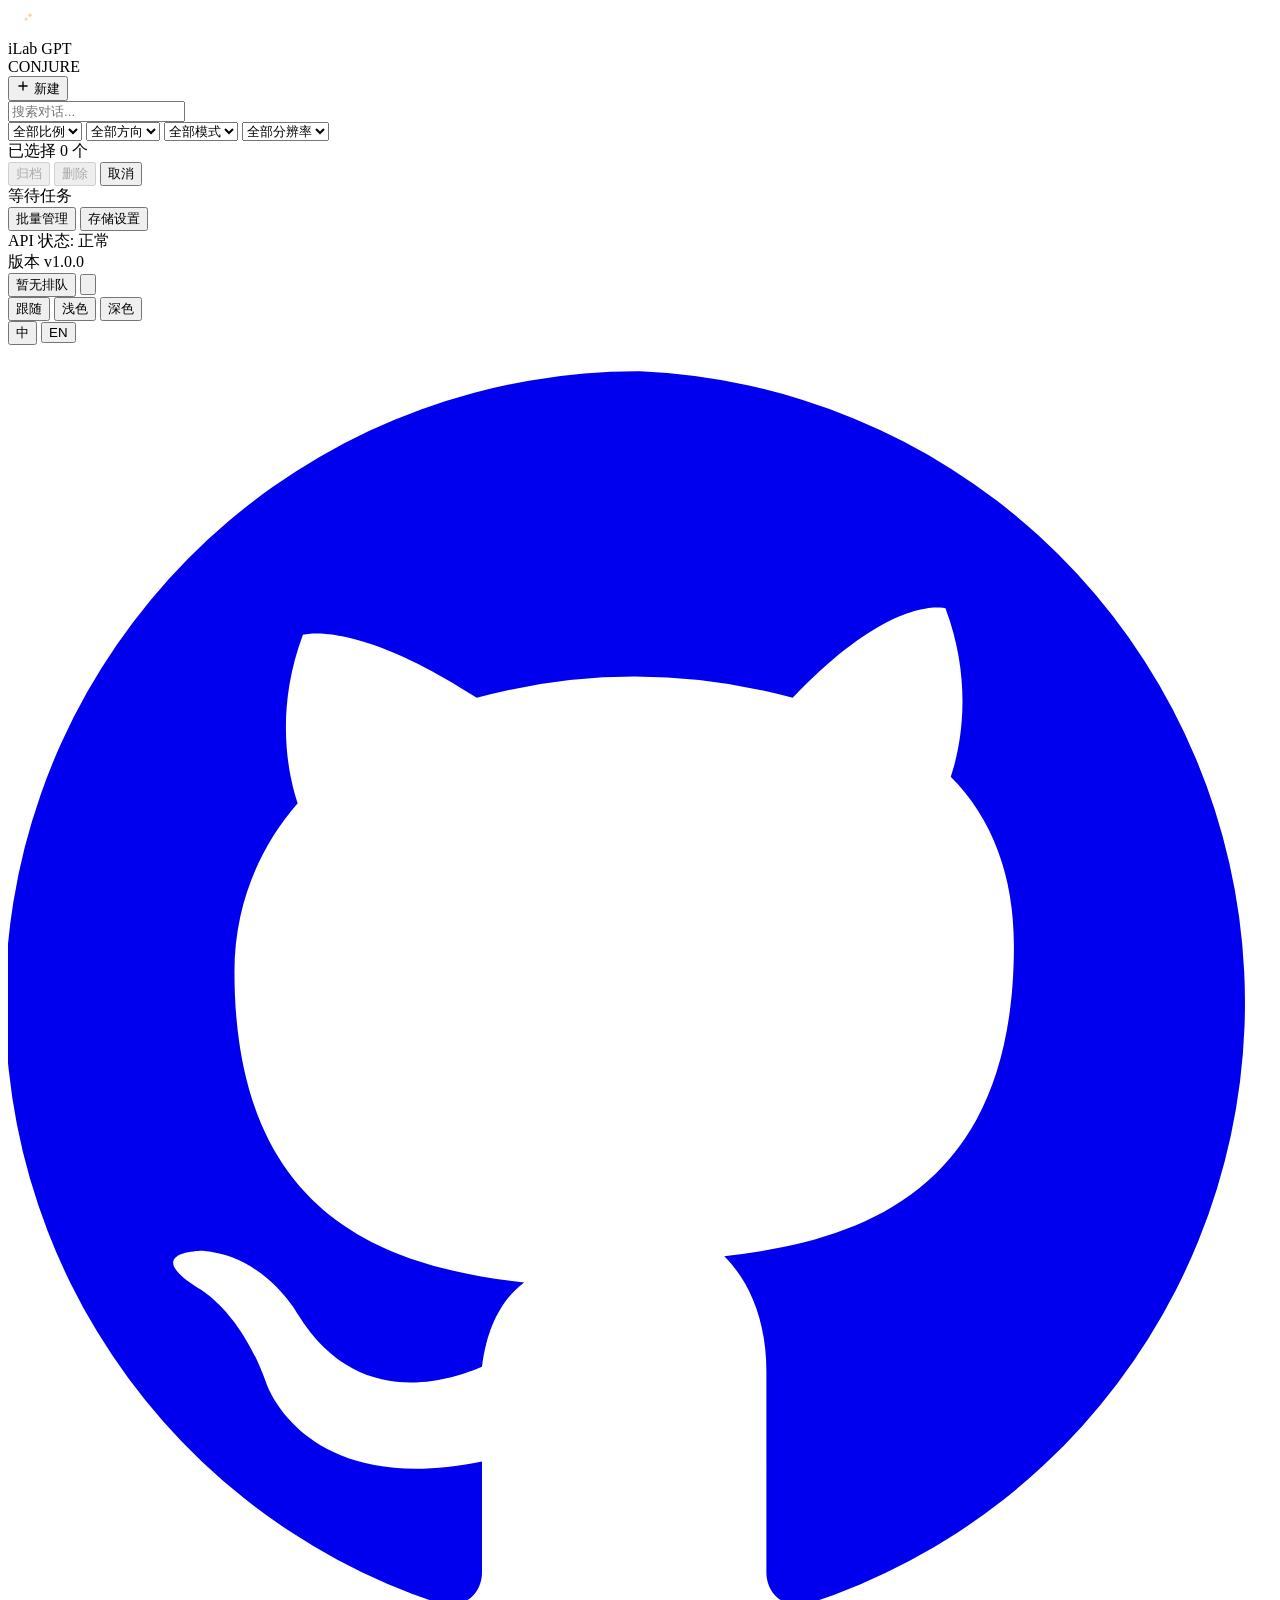
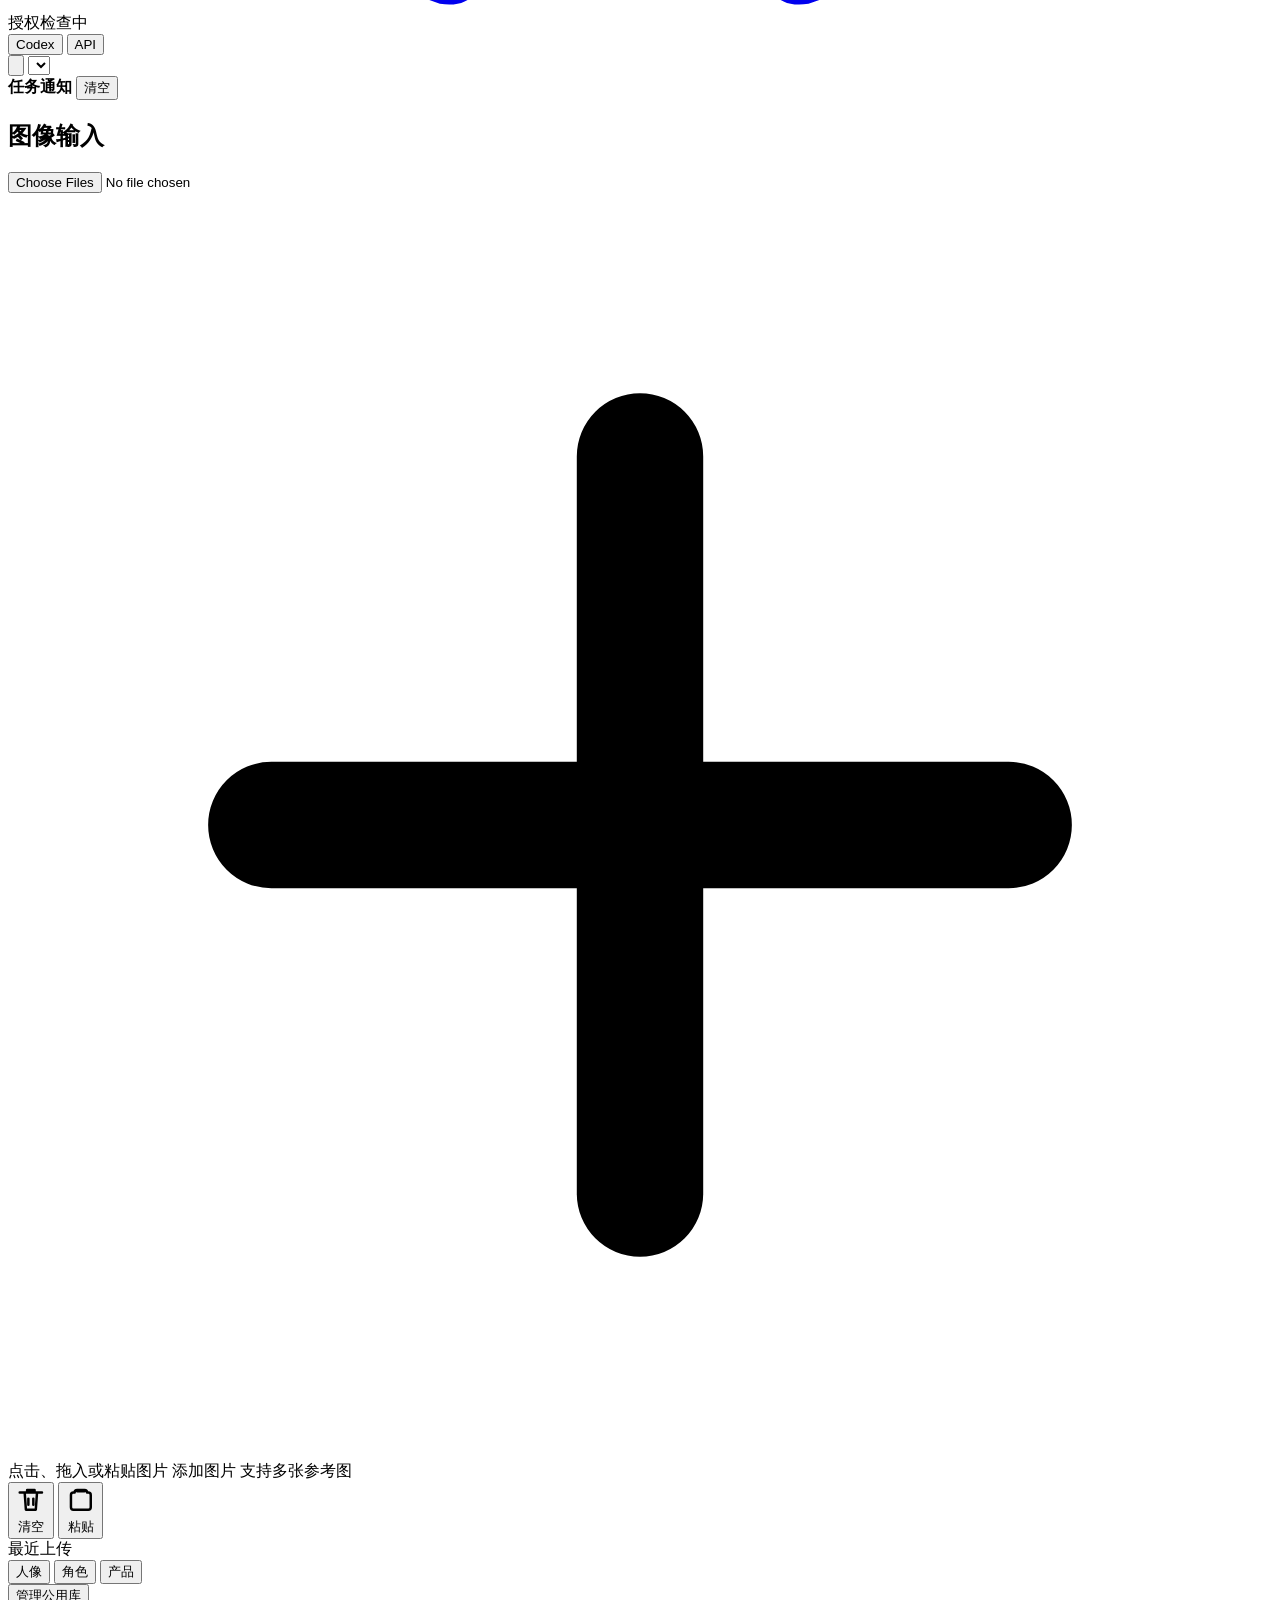
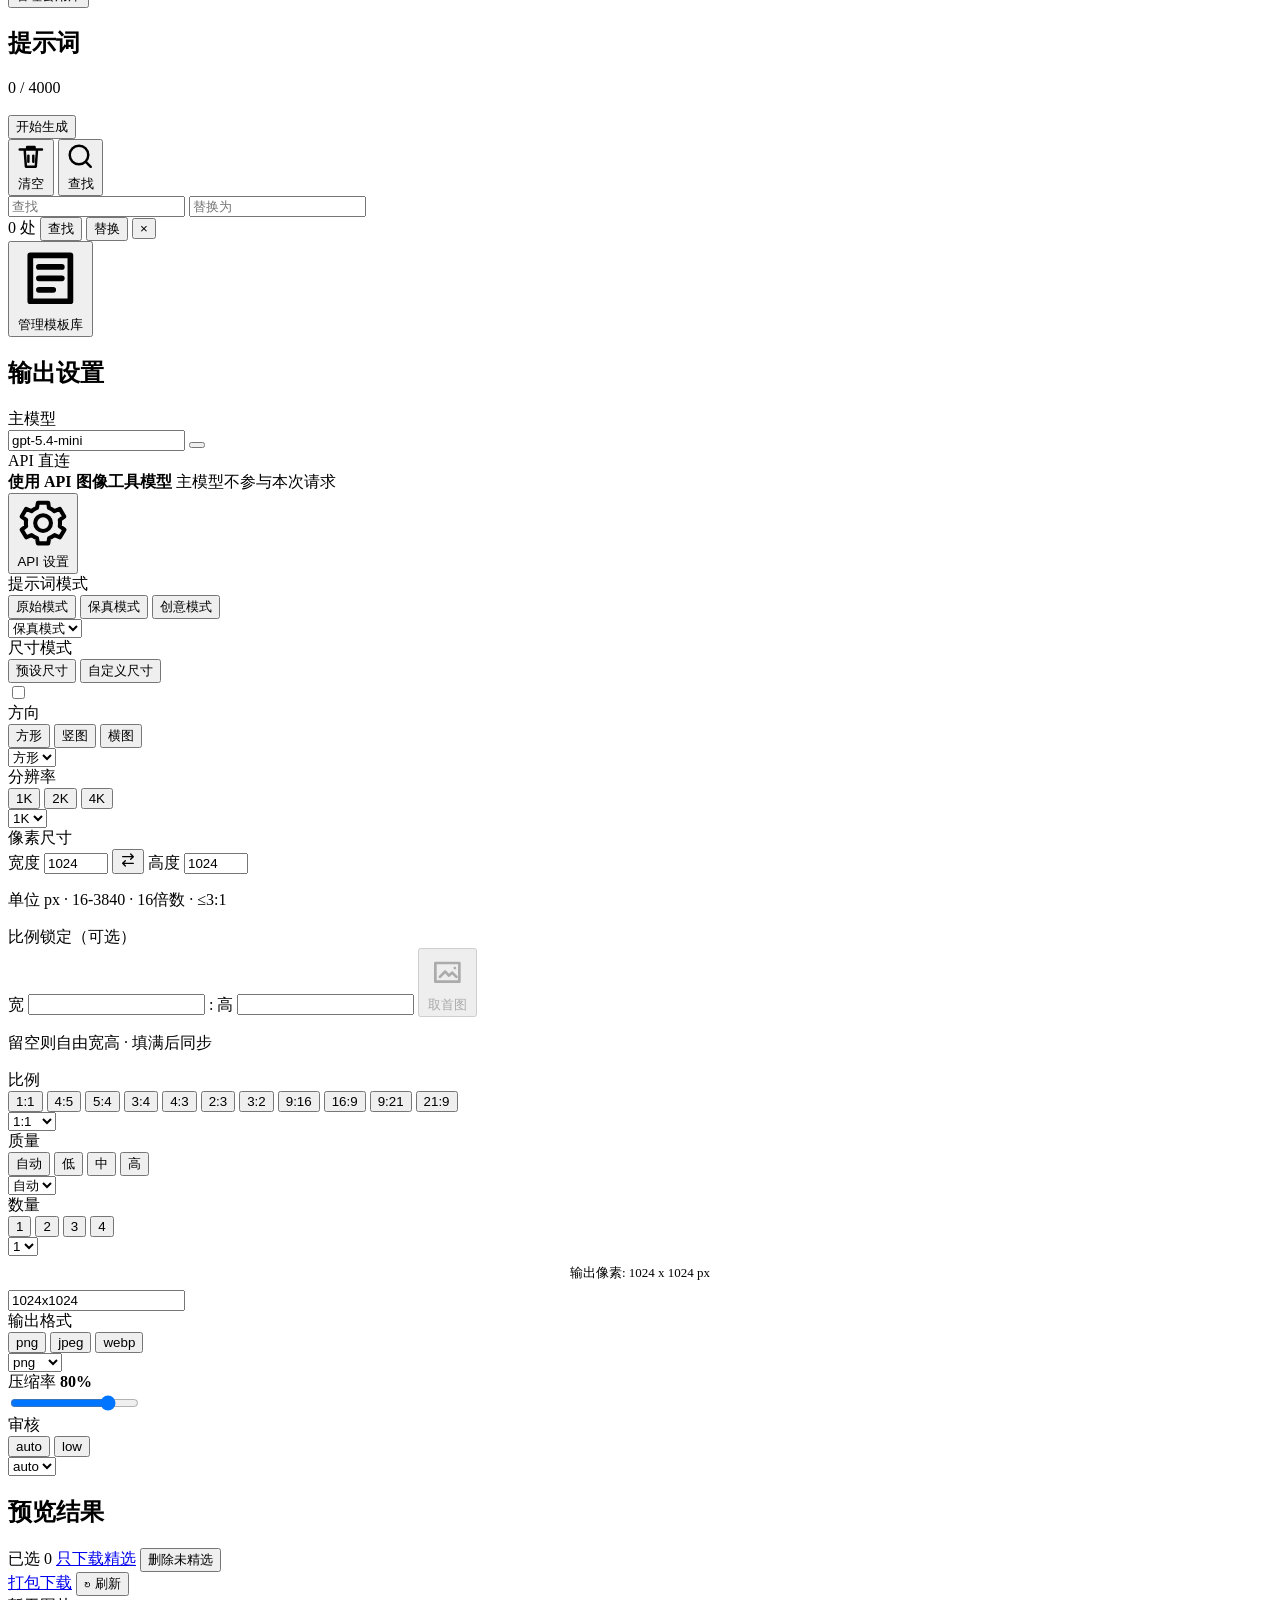
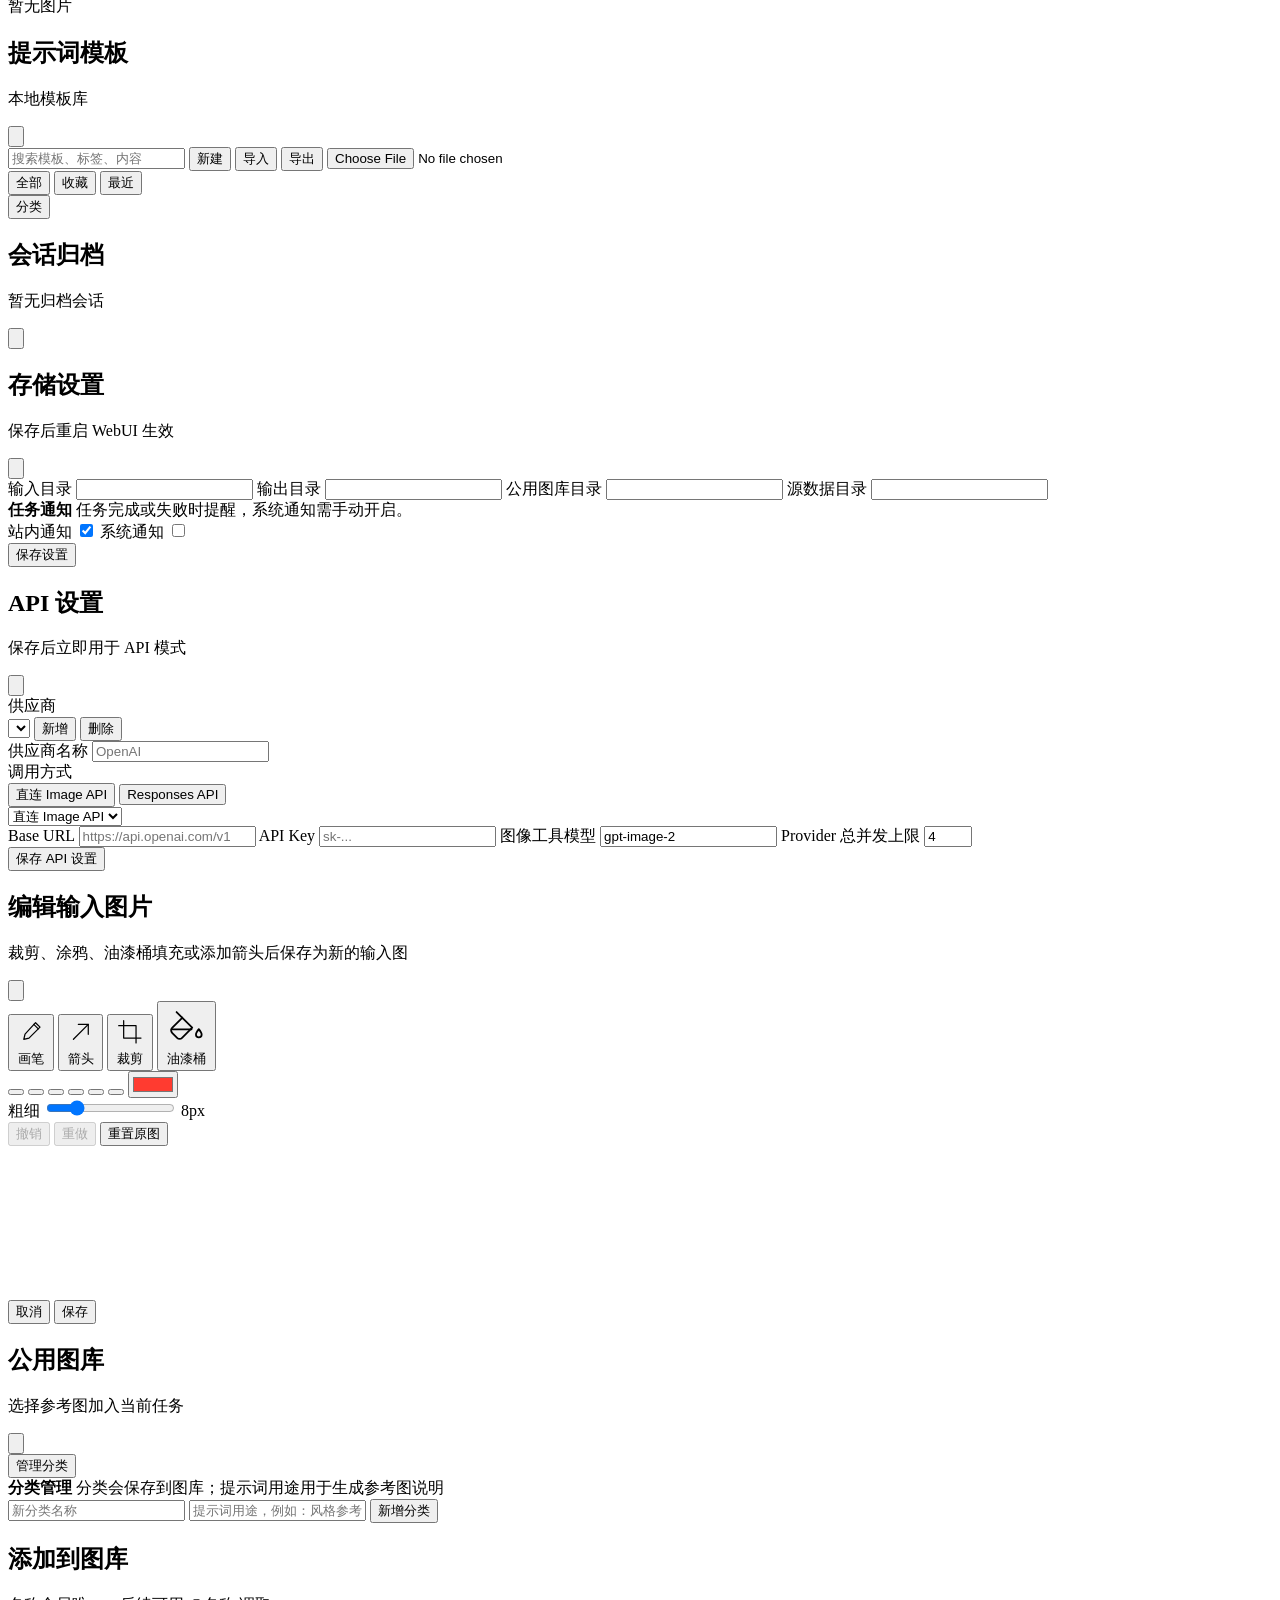
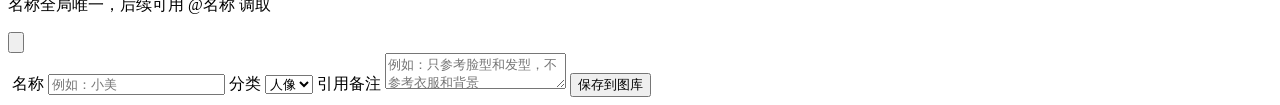
==== codex_image/webui/static/index.html @ 7bbbbb10 "Release v0.3.2 history polish" ====
<!doctype html>
<html lang="zh-CN">
  <head>
    <meta charset="utf-8" />
    <meta name="viewport" content="width=device-width, initial-scale=1" />
    <title>iLab GPT CONJURE</title>
    <link rel="icon" href="data:," />
    <script>
      (() => {
        const THEME_STORAGE_KEY = "codex-image-theme-preference";
        const valid = new Set(["system", "light", "dark"]);
        let preference = "system";
        try {
          const stored = localStorage.getItem(THEME_STORAGE_KEY);
          if (valid.has(stored)) preference = stored;
        } catch {
          preference = "system";
        }
        const systemDark = window.matchMedia?.("(prefers-color-scheme: dark)")?.matches;
        document.documentElement.dataset.theme = preference === "system" ? (systemDark ? "dark" : "light") : preference;
        document.documentElement.dataset.themePreference = preference;
      })();
    </script>
    <script>
      (() => {
        const LOCALE_STORAGE_KEY = "codex-image-locale-preference";
        const valid = new Set(["zh-CN", "en"]);
        let locale = "zh-CN";
        try {
          const stored = localStorage.getItem(LOCALE_STORAGE_KEY);
          if (valid.has(stored)) locale = stored;
        } catch {
          locale = "zh-CN";
        }
        document.documentElement.lang = locale;
        document.documentElement.dataset.locale = locale;
      })();
    </script>
    <link rel="stylesheet" href="/static/styles.css?v=runtime-287" />
  </head>
  <body>
    <div class="layout-container">
      <!-- Left Sidebar -->
      <aside id="sidebar" class="sidebar">
        <div class="sidebar-header">
          <div class="brand" aria-label="iLab GPT CONJURE">
            <div class="brand-lockup">
              <div class="brand-mark" aria-hidden="true">
                <svg width="28" height="28" viewBox="0 0 32 32" fill="none" xmlns="http://www.w3.org/2000/svg">
                  <rect x="7.2" y="8.2" width="17.6" height="15.6" rx="3.4" stroke="rgba(255,255,255,.9)" stroke-width="2"/>
                  <path d="M10.2 20.4l4.6-4.4 3.1 3 2.2-2.1 3.7 3.5" stroke="rgba(255,255,255,.84)" stroke-width="1.8" stroke-linecap="round" stroke-linejoin="round"/>
                  <circle cx="20.7" cy="12.7" r="1.75" fill="#f7d59d"/>
                  <path d="M25.1 6.8v3.2M23.5 8.4h3.2" stroke="#f7d59d" stroke-width="1.7" stroke-linecap="round"/>
                </svg>
              </div>
              <div class="brand-title">
                <div class="brand-name">iLab GPT</div>
                <div class="brand-subtitle">CONJURE</div>
              </div>
            </div>
            <div class="brand-actions">
              <button id="newTaskButton" class="primary-button brand-new-button" type="button" aria-label="新建对话" data-i18n-attr="aria-label:app.newTaskAria">
                <svg class="brand-new-icon" width="14" height="14" viewBox="0 0 24 24" fill="none" aria-hidden="true" focusable="false" xmlns="http://www.w3.org/2000/svg">
                  <path d="M12 5v14M5 12h14" stroke="currentColor" stroke-width="2.3" stroke-linecap="round"/>
                </svg>
                <span data-i18n="app.newTask">新建</span>
              </button>
            </div>
          </div>
          <div class="sidebar-search">
            <input id="taskSearch" type="search" placeholder="搜索对话..." data-i18n-attr="placeholder:sidebar.searchPlaceholder" />
          </div>
          <div class="sidebar-filter-panel" aria-label="任务筛选" data-i18n-attr="aria-label:sidebar.filters">
            <div class="sidebar-filter-grid">
              <select id="taskRatioFilter" class="task-filter-select" aria-label="按比例筛选">
                <option value="" data-i18n="sidebar.allRatios">全部比例</option>
                <option value="1:1">1:1</option>
                <option value="4:5">4:5</option>
                <option value="5:4">5:4</option>
                <option value="3:4">3:4</option>
                <option value="4:3">4:3</option>
                <option value="2:3">2:3</option>
                <option value="3:2">3:2</option>
                <option value="9:16">9:16</option>
                <option value="16:9">16:9</option>
                <option value="9:21">9:21</option>
                <option value="21:9">21:9</option>
              </select>
              <select id="taskOrientationFilter" class="task-filter-select" aria-label="按方向筛选">
                <option value="" data-i18n="sidebar.allOrientations">全部方向</option>
                <option value="square" data-i18n="output.square">方形</option>
                <option value="portrait" data-i18n="output.portrait">竖图</option>
                <option value="landscape" data-i18n="output.landscape">横图</option>
              </select>
              <select id="taskPromptFidelityFilter" class="task-filter-select" aria-label="按提示词模式筛选">
                <option value="" data-i18n="sidebar.allModes">全部模式</option>
                <option value="original" data-i18n="output.modeOriginal">原始模式</option>
                <option value="strict" data-i18n="output.modeStrict">保真模式</option>
                <option value="off" data-i18n="output.modeCreative">创意模式</option>
              </select>
              <select id="taskResolutionFilter" class="task-filter-select" aria-label="按分辨率筛选">
                <option value="" data-i18n="sidebar.allResolutions">全部分辨率</option>
                <option value="standard">1K</option>
                <option value="2k">2K</option>
                <option value="4k">4K</option>
              </select>
            </div>
          </div>
        </div>

        <div class="task-history-shell">
          <div
            id="taskActiveList"
            class="task-active-list hidden"
            aria-label="进行中任务"
            data-i18n-attr="aria-label:sidebar.activeTasks"
          ></div>
          <div
            id="taskHistoryTopAnchors"
            class="task-history-anchor-rail task-history-anchor-rail-top hidden"
            aria-label="顶部时间导航"
            data-i18n-attr="aria-label:sidebar.topAnchors"
          ></div>
          <div class="sidebar-content">
            <div id="taskList" class="task-list"></div>
          </div>
          <div
            id="taskHistoryBottomAnchors"
            class="task-history-anchor-rail task-history-anchor-rail-bottom hidden"
            aria-label="底部时间导航"
            data-i18n-attr="aria-label:sidebar.bottomAnchors"
          ></div>
          <div id="taskHistoryLibrarySlot" class="task-history-library-slot hidden"></div>
        </div>

        <div class="sidebar-footer">
          <div id="batchToolbar" class="batch-toolbar hidden" aria-live="polite">
            <div id="batchSelectedCount" class="batch-selected-count" data-i18n="batch.selected">已选择 0 个</div>
            <div class="batch-toolbar-actions">
              <button id="batchArchiveButton" class="ghost-button text-sm" type="button" disabled data-i18n="action.archive">归档</button>
              <button id="batchDeleteButton" class="ghost-button text-sm danger-button" type="button" disabled data-i18n="action.delete">删除</button>
              <button id="batchCancelButton" class="ghost-button text-sm" type="button" data-i18n="action.cancel">取消</button>
            </div>
          </div>
          <div id="statusText" class="status-text" aria-live="polite" data-i18n="status.waiting">等待任务</div>
          <div class="footer-actions">
            <button id="batchManageButton" class="ghost-button icon-button" type="button" data-i18n="footer.batch">批量管理</button>
            <button id="settingsButton" class="ghost-button icon-button" type="button" data-i18n="footer.storage">存储设置</button>
          </div>
          <div class="api-status-bar">
            <div id="apiStatus" class="status-dot"></div>
            <span data-i18n="footer.apiStatus">API 状态: 正常</span>
          </div>
          <div class="version-info" data-i18n="footer.version">版本 v1.0.0</div>
        </div>
        <div
          id="sidebarResizeHandle"
          class="sidebar-resize-handle"
          role="separator"
          aria-orientation="vertical"
          aria-label="调整侧栏宽度"
          data-i18n-attr="aria-label:sidebar.resize"
          tabindex="0"
        ></div>
      </aside>

      <!-- Main Area -->
      <div class="main-wrapper">
        <!-- Top Navigation -->
        <header class="top-nav">
          <div class="nav-actions">
            <button id="queueButton" class="queue-button queue-status-chip" type="button" aria-label="队列状态：暂无排队" title="跳转到进行中任务" data-i18n-attr="aria-label:queue.emptyAria;title:queue.jumpTitle">
              <span id="queueStatusText" data-i18n="queue.empty">暂无排队</span>
            </button>
            <button id="taskNotificationButton" class="queue-button task-notification-button" type="button" aria-controls="taskNotificationCenter" aria-expanded="false" aria-label="任务通知" title="任务通知" data-i18n-attr="aria-label:notifications.title;title:notifications.title">
              <svg class="task-notification-icon" viewBox="0 0 24 24" aria-hidden="true" focusable="false">
                <path d="M18 8a6 6 0 0 0-12 0c0 7-3 7-3 7h18s-3 0-3-7" fill="none" stroke="currentColor" stroke-width="2" stroke-linecap="round" stroke-linejoin="round"/>
                <path d="M10 19a2 2 0 0 0 4 0" fill="none" stroke="currentColor" stroke-width="2" stroke-linecap="round"/>
              </svg>
              <span id="taskNotificationBadge" class="task-notification-dot hidden" aria-hidden="true"></span>
            </button>
            <div id="themeSwitcher" class="theme-switcher" aria-label="主题模式" data-i18n-attr="aria-label:theme.label">
              <button class="theme-option" data-theme-option="system" type="button" aria-pressed="true" data-i18n="theme.system">跟随</button>
              <button class="theme-option" data-theme-option="light" type="button" aria-pressed="false" data-i18n="theme.light">浅色</button>
              <button class="theme-option" data-theme-option="dark" type="button" aria-pressed="false" data-i18n="theme.dark">深色</button>
            </div>
            <div id="languageSwitcher" class="language-switcher" aria-label="语言 / Language">
              <button class="language-option active" data-language-option="zh-CN" type="button" aria-pressed="true" data-i18n="language.zh">中</button>
              <button class="language-option" data-language-option="en" type="button" aria-pressed="false" data-i18n="language.en">EN</button>
            </div>
            <a id="githubLink" class="queue-button github-link" href="https://github.com/kadevin/ilab-gpt-conjure" target="_blank" rel="noreferrer" aria-label="GitHub" title="GitHub">
              <svg class="github-link-icon" viewBox="0 0 24 24" aria-hidden="true" focusable="false">
                <path fill="currentColor" d="M12 .5a12 12 0 0 0-3.8 23.4c.6.1.8-.3.8-.6v-2.1c-3.4.7-4.1-1.5-4.1-1.5-.5-1.4-1.3-1.8-1.3-1.8-1.1-.7.1-.7.1-.7 1.2.1 1.8 1.2 1.8 1.2 1.1 1.8 2.8 1.3 3.5 1 .1-.8.4-1.3.8-1.6-2.7-.3-5.5-1.3-5.5-5.9 0-1.3.5-2.4 1.2-3.2-.1-.3-.5-1.6.1-3.2 0 0 1-.3 3.3 1.2a11.3 11.3 0 0 1 6 0C16.8 4.7 17.8 5 17.8 5c.6 1.6.2 2.9.1 3.2.8.8 1.2 1.9 1.2 3.2 0 4.6-2.8 5.6-5.5 5.9.4.4.8 1.1.8 2.2v3.8c0 .3.2.7.8.6A12 12 0 0 0 12 .5Z"/>
              </svg>
            </a>
            <div class="auth-source-switcher" aria-label="授权来源" data-i18n-attr="aria-label:auth.label">
              <div id="authSourceDetail" class="auth-source-detail" data-i18n="auth.checking">授权检查中</div>
              <div id="authSourceGroup" class="auth-source-group">
                <button class="auth-source-button active" data-auth-source="codex" type="button">Codex</button>
                <button class="auth-source-button auth-source-api-button" data-auth-source="api" type="button">API</button>
              </div>
              <button id="apiSourceSettingsButton" class="auth-source-settings-button" type="button" aria-label="API 设置" title="API 设置" data-i18n-attr="aria-label:api.settings;title:api.settings">
                <svg class="auth-source-settings-icon" viewBox="0 0 24 24" aria-hidden="true" focusable="false">
                  <path d="M12 8.5a3.5 3.5 0 1 1 0 7 3.5 3.5 0 0 1 0-7Z" fill="none" stroke="currentColor" stroke-width="1.8"/>
                  <path d="M19.4 13.4a7.8 7.8 0 0 0 .1-1.4 7.8 7.8 0 0 0-.1-1.4l2-1.5-2-3.4-2.4 1a8 8 0 0 0-2.4-1.4L14.3 3h-4.6l-.4 2.3A8 8 0 0 0 6.9 6.7l-2.4-1-2 3.4 2 1.5a7.8 7.8 0 0 0-.1 1.4 7.8 7.8 0 0 0 .1 1.4l-2 1.5 2 3.4 2.4-1a8 8 0 0 0 2.4 1.4l.4 2.3h4.6l.4-2.3a8 8 0 0 0 2.4-1.4l2.4 1 2-3.4-2.1-1.5Z" fill="none" stroke="currentColor" stroke-linejoin="round" stroke-width="1.8"/>
                </svg>
              </button>
              <select id="apiProviderQuick" class="api-provider-quick hidden" aria-label="API 供应商" data-i18n-attr="aria-label:api.provider"></select>
            </div>
          </div>
          <div id="taskNotificationCenter" class="task-notification-center hidden" role="dialog" aria-hidden="true" aria-label="任务通知" data-i18n-attr="aria-label:notifications.title">
            <div class="task-notification-center-header">
              <strong data-i18n="notifications.title">任务通知</strong>
              <span id="taskNotificationUnreadSummary" class="task-notification-unread-summary hidden" aria-live="polite"></span>
              <button id="taskNotificationClearButton" class="ghost-button text-sm" type="button" data-i18n="action.clear">清空</button>
            </div>
            <div id="taskNotificationList" class="task-notification-list"></div>
          </div>
        </header>

        <!-- Dashboard Workspace -->
        <main class="dashboard">
          <div class="dashboard-col controls-col">
            <input id="model" type="hidden" value="gpt-image-2" />
            <!-- Image Input -->
            <section class="panel image-panel">
              <div class="panel-heading">
                <h2 data-i18n="imageInput.title">图像输入</h2>
              </div>

              <div class="image-input-workspace">
                <div class="image-input-left">
                  <div class="image-input-main">
                    <div class="image-uploader-grid">
                      <div id="imageStrip" class="image-strip">
                        <div id="imageThumbList" class="image-thumb-list"></div>
                        <div id="imageUploadSource" class="image-upload-source" tabindex="0" aria-label="点击、拖入或粘贴图片" data-i18n-attr="aria-label:imageInput.uploadAria">
                          <label class="upload-tile">
                            <input id="imageInput" type="file" accept="image/*" multiple />
                            <span class="icon" aria-hidden="true">
                              <svg viewBox="0 0 24 24" focusable="false">
                                <path d="M12 5v14M5 12h14" fill="none" stroke="currentColor" stroke-width="2.4" stroke-linecap="round"/>
                              </svg>
                            </span>
                            <span class="upload-title upload-title-full" data-i18n="imageInput.uploadFull">点击、拖入或粘贴图片</span>
                            <span class="upload-title upload-title-compact" data-i18n="imageInput.uploadCompact">添加图片</span>
                            <span class="upload-subtitle" data-i18n="imageInput.uploadSubtitle">支持多张参考图</span>
                          </label>
                        </div>
                      </div>
                      <div id="referenceCollector" class="reference-collector hidden" aria-live="polite"></div>
                    </div>
                  </div>
                  <div class="image-input-footer">
                    <div class="image-input-actions">
                      <button id="clearImagesButton" class="ghost-button icon-text-button text-sm quiet-danger-button" type="button">
                        <svg class="button-icon" viewBox="0 0 24 24" aria-hidden="true" focusable="false">
                          <path d="M3 6h18M9 6V4h6v2m-8 0 1 14h8l1-14M10 11v5M14 11v5" fill="none" stroke="currentColor" stroke-width="2" stroke-linecap="round" stroke-linejoin="round"/>
                        </svg>
                        <span data-i18n="action.clear">清空</span>
                      </button>
                      <button id="pasteClipboardButton" class="ghost-button icon-text-button text-sm" type="button">
                        <svg class="button-icon" viewBox="0 0 24 24" aria-hidden="true" focusable="false">
                          <path d="M9 5h6M9 4h6a2 2 0 0 1 2 2h1a2 2 0 0 1 2 2v10a2 2 0 0 1-2 2H6a2 2 0 0 1-2-2V8a2 2 0 0 1 2-2h1a2 2 0 0 1 2-2Z" fill="none" stroke="currentColor" stroke-width="2" stroke-linecap="round" stroke-linejoin="round"/>
                        </svg>
                        <span data-i18n="action.paste">粘贴</span>
                      </button>
                    </div>
                    <div id="recentAssetDock" class="recent-asset-dock hidden" aria-label="最近上传图片" data-i18n-attr="aria-label:imageInput.recent">
                      <div class="recent-asset-heading" data-i18n="imageInput.recent">最近上传</div>
                      <div id="recentAssetList" class="recent-asset-list"></div>
                    </div>
                  </div>
                </div>

                <div class="image-gallery-column">
                  <div id="quickGalleryDock" class="quick-gallery-dock" aria-label="快速选择公用图库" data-i18n-attr="aria-label:gallery.quick">
                    <div id="quickGalleryPreview" class="quick-gallery-preview"></div>
                    <div class="quick-gallery-picker">
                      <div id="quickGalleryList" class="quick-gallery-list" aria-label="当前分类图库" data-i18n-attr="aria-label:gallery.current"></div>
                      <div id="quickGalleryRail" class="quick-gallery-rail" aria-label="图库分类" data-i18n-attr="aria-label:gallery.categories">
                        <button class="quick-gallery-category active" data-quick-gallery-category="portrait" type="button" data-i18n="gallery.categoryPortrait">人像</button>
                        <button class="quick-gallery-category" data-quick-gallery-category="character" type="button" data-i18n="gallery.categoryCharacter">角色</button>
                        <button class="quick-gallery-category" data-quick-gallery-category="product" type="button" data-i18n="gallery.categoryProduct">产品</button>
                      </div>
                    </div>
                  </div>

                  <div id="galleryManagePanel" class="gallery-manage-panel">
                    <button id="galleryManageButton" class="ghost-button text-sm" type="button" aria-controls="galleryDrawer" aria-expanded="false" title="管理公用库" data-i18n="gallery.manage" data-i18n-attr="title:gallery.manage">管理公用库</button>
                  </div>
                </div>
              </div>
            </section>

            <!-- Prompt -->
            <section class="panel prompt-panel">
              <div class="panel-heading prompt-heading">
                <div class="prompt-heading-main">
                  <h2 data-i18n="prompt.title">提示词</h2>
                  <span id="charCount" class="prompt-count">0 / 4000</span>
                </div>
              </div>
              <div class="prompt-compose">
                <div class="prompt-editor-wrap">
                  <div
                    id="promptEditor"
                    class="prompt-box prompt-editor"
                    contenteditable="true"
                    role="textbox"
                    aria-multiline="true"
                    data-placeholder="描述你要生成或编辑的图片，输入 @ 可调用图库参考图，输入 # 可插入颜色码，输入 ~ 或 ～ 可调用提示词片段"
                    aria-label="提示词"
                    data-i18n-attr="aria-label:prompt.editorLabel;data-placeholder:prompt.placeholder"
                  ></div>
                  <input id="prompt" type="hidden" maxlength="4000" value="" />
                  <div id="mentionSuggest" class="mention-suggest hidden"></div>
                  <div id="colorSuggest" class="color-suggest hidden" aria-label="颜色码选择器"></div>
                </div>
                <div class="prompt-run-wrap">
                  <button id="runButton" class="run-button prompt-run-button" type="button" aria-keyshortcuts="Meta+Enter" title="开始生成（Cmd+Enter）" data-i18n="prompt.run" data-i18n-attr="title:prompt.runTitle">开始生成</button>
                </div>
              </div>
              <div class="prompt-template-row">
                <div class="prompt-template-recent-cell">
                  <div class="prompt-footer">
                    <button id="clearPromptButton" class="ghost-button icon-text-button text-sm quiet-danger-button" type="button">
                      <svg class="button-icon" viewBox="0 0 24 24" aria-hidden="true" focusable="false">
                        <path d="M3 6h18M9 6V4h6v2m-8 0 1 14h8l1-14M10 11v5M14 11v5" fill="none" stroke="currentColor" stroke-width="2" stroke-linecap="round" stroke-linejoin="round"/>
                      </svg>
                      <span data-i18n="action.clear">清空</span>
                    </button>
                    <button id="promptFindButton" class="ghost-button icon-text-button text-sm prompt-find-button" type="button" aria-controls="promptFindPanel" aria-expanded="false">
                      <svg class="button-icon" viewBox="0 0 24 24" aria-hidden="true" focusable="false">
                        <path d="m20 20-4.2-4.2M10.5 18a7.5 7.5 0 1 1 0-15 7.5 7.5 0 0 1 0 15Z" fill="none" stroke="currentColor" stroke-width="2" stroke-linecap="round" stroke-linejoin="round"/>
                      </svg>
                      <span data-i18n="action.find">查找</span>
                    </button>
                    <div id="promptFindPanel" class="prompt-find-panel hidden" aria-label="查找替换提示词" data-i18n-attr="aria-label:prompt.findPanel">
                      <input id="promptFindInput" class="control prompt-find-input" type="text" placeholder="查找" autocomplete="off" spellcheck="false" aria-label="查找文本" data-i18n-attr="placeholder:action.find;aria-label:prompt.findText" />
                      <input id="promptReplaceInput" class="control prompt-find-input" type="text" placeholder="替换为" autocomplete="off" spellcheck="false" aria-label="替换为" data-i18n-attr="placeholder:prompt.replaceWith;aria-label:prompt.replaceWith" />
                      <div class="prompt-find-actions" role="group" aria-label="查找替换操作" data-i18n-attr="aria-label:prompt.findActions">
                        <span id="promptFindCount" class="prompt-find-count" data-i18n="prompt.countZero">0 处</span>
                        <button class="ghost-button text-sm prompt-find-action" type="button" data-prompt-find-action="count" data-i18n="action.find">查找</button>
                        <button class="ghost-button text-sm prompt-find-action" type="button" data-prompt-find-action="replace-all" data-i18n="action.replace">替换</button>
                        <button id="promptFindClose" class="ghost-button text-sm prompt-find-close" type="button" aria-label="关闭查找替换" title="关闭" data-i18n-attr="aria-label:prompt.closeFind;title:action.close">×</button>
                      </div>
                      <span id="promptFindStatus" class="prompt-find-status" aria-live="polite"></span>
                    </div>
                  </div>
                  <div id="promptTemplateRecentDock" class="prompt-template-recent-dock hidden" aria-label="最近使用模板" data-i18n-attr="aria-label:prompt.recentTemplates"></div>
                </div>
                <div class="prompt-template-entry">
                  <button id="promptTemplateButton" class="ghost-button text-sm icon-text-button prompt-template-button" type="button" aria-controls="promptTemplateDrawer" aria-expanded="false" title="管理模板库" data-i18n-attr="title:prompt.manageTemplates">
                    <svg class="button-icon" viewBox="0 0 24 24" aria-hidden="true" focusable="false">
                      <path d="M5 4h14v16H5zM8 8h8M8 12h8M8 16h5" fill="none" stroke="currentColor" stroke-width="2" stroke-linecap="round" stroke-linejoin="round"/>
                    </svg>
                    <span data-i18n="prompt.manageTemplates">管理模板库</span>
                  </button>
                </div>
              </div>
            </section>

            <!-- Output Settings -->
            <section class="panel output-panel">
              <h2 data-i18n="outputSettings.title">输出设置</h2>
              <div id="settingsGrid" class="settings-grid">
                <div id="modeSettingsSlot" class="mode-settings-slot full-width">
                  <div id="modeSpecificSettings" class="mode-specific-settings mode-transition">
                    <label id="mainModelField" class="field">
                      <span data-i18n="output.mainModel">主模型</span>
                      <div
                        id="mainModelCombobox"
                        class="model-combobox"
                        role="combobox"
                        aria-haspopup="listbox"
                        aria-expanded="false"
                        aria-owns="mainModelOptions"
                      >
                        <input
                          id="mainModel"
                          class="control model-combobox-input"
                          type="text"
                          value="gpt-5.4-mini"
                          autocomplete="off"
                          aria-autocomplete="list"
                          aria-controls="mainModelOptions"
                          aria-expanded="false"
                        />
                        <button id="mainModelToggle" class="model-combobox-toggle" type="button" aria-label="选择主模型" aria-controls="mainModelOptions" tabindex="-1" data-i18n-attr="aria-label:output.selectMainModel">
                          <span class="model-combobox-caret" aria-hidden="true"></span>
                        </button>
                        <div id="mainModelOptions" class="model-combobox-options hidden" role="listbox"></div>
                      </div>
                    </label>

                    <div id="apiDirectSettingsNotice" class="field api-direct-settings-notice mode-transition mode-collapsed hidden" role="note" aria-hidden="true">
                      <span data-i18n="output.apiDirect">API 直连</span>
                      <div class="api-direct-settings-control">
                        <div class="api-direct-settings-header">
                          <strong data-i18n="output.apiToolModel">使用 API 图像工具模型</strong>
                          <span data-i18n="output.mainModelUnused">主模型不参与本次请求</span>
                        </div>
                        <button id="apiDirectSettingsButton" class="ghost-button text-sm icon-text-button api-direct-settings-button" type="button">
                          <svg class="button-icon" viewBox="0 0 24 24" aria-hidden="true" focusable="false">
                            <path d="M12 8.5a3.5 3.5 0 1 1 0 7 3.5 3.5 0 0 1 0-7Z" fill="none" stroke="currentColor" stroke-width="1.8"/>
                            <path d="M19.4 13.4a7.8 7.8 0 0 0 .1-1.4 7.8 7.8 0 0 0-.1-1.4l2-1.5-2-3.4-2.4 1a8 8 0 0 0-2.4-1.4L14.3 3h-4.6l-.4 2.3A8 8 0 0 0 6.9 6.7l-2.4-1-2 3.4 2 1.5a7.8 7.8 0 0 0-.1 1.4 7.8 7.8 0 0 0 .1 1.4l-2 1.5 2 3.4 2.4-1a8 8 0 0 0 2.4 1.4l.4 2.3h4.6l.4-2.3a8 8 0 0 0 2.4-1.4l2.4 1 2-3.4-2.1-1.5Z" fill="none" stroke="currentColor" stroke-linejoin="round" stroke-width="1.8"/>
                          </svg>
                          <span data-i18n="api.settings">API 设置</span>
                        </button>
                      </div>
                    </div>

                    <div id="promptFidelityField" class="field">
                      <span data-i18n="output.promptMode">提示词模式</span>
                      <div class="radio-group" id="promptFidelityGroup">
                        <button class="radio-btn" data-val="original" type="button" data-i18n="output.modeOriginal">原始模式</button>
                        <button class="radio-btn active" data-val="strict" type="button" data-i18n="output.modeStrict">保真模式</button>
                        <button class="radio-btn" data-val="off" type="button" data-i18n="output.modeCreative">创意模式</button>
                      </div>
                      <select id="promptFidelity" class="hidden">
                        <option value="original" data-i18n="output.modeOriginal">原始模式</option>
                        <option value="strict" selected data-i18n="output.modeStrict">保真模式</option>
                        <option value="off" data-i18n="output.modeCreative">创意模式</option>
                      </select>
                    </div>
                  </div>
                </div>

                <div class="field-group full-width custom-size-control">
                  <span class="field-label mb-0" data-i18n="output.sizeMode">尺寸模式</span>
                  <div id="sizeModeGroup" class="radio-group size-mode-group" role="group" aria-label="尺寸模式" data-i18n-attr="aria-label:output.sizeMode">
                    <button class="radio-btn active" data-custom-size-mode="preset" type="button" data-i18n="output.sizePreset">预设尺寸</button>
                    <button class="radio-btn" data-custom-size-mode="custom" type="button" data-i18n="output.sizeCustom">自定义尺寸</button>
                  </div>
                  <input type="checkbox" id="customSizeToggle" class="hidden" aria-hidden="true" />
                </div>

                <div class="field orientation-field">
                  <span data-i18n="output.orientation">方向</span>
                  <div class="radio-group" id="orientationGroup">
                    <button class="radio-btn active" data-val="square" type="button" data-i18n="output.square">方形</button>
                    <button class="radio-btn" data-val="portrait" type="button" data-i18n="output.portrait">竖图</button>
                    <button class="radio-btn" data-val="landscape" type="button" data-i18n="output.landscape">横图</button>
                  </div>
                  <select id="orientation" class="hidden">
                    <option value="square" selected data-i18n="output.square">方形</option>
                    <option value="portrait" data-i18n="output.portrait">竖图</option>
                    <option value="landscape" data-i18n="output.landscape">横图</option>
                  </select>
                </div>

                <div class="field resolution-field">
                  <span data-i18n="output.resolution">分辨率</span>
                  <div class="radio-group" id="resolutionGroup">
                    <button class="radio-btn active" data-val="standard" type="button">1K</button>
                    <button class="radio-btn" data-val="2k" type="button">2K</button>
                    <button class="radio-btn" data-val="4k" type="button">4K</button>
                  </div>
                  <select id="resolution" class="hidden">
                    <option value="standard" selected>1K</option>
                    <option value="2k">2K</option>
                    <option value="4k">4K</option>
                  </select>
                </div>

                <div id="customSize" class="custom-size hidden" aria-hidden="true">
                  <div class="custom-size-main">
                    <div class="custom-size-header">
                      <span data-i18n="output.pixelSize">像素尺寸</span>
                    </div>
                    <div class="custom-measure-row custom-size-row">
                      <label class="custom-measure-label" for="customWidth" data-i18n="output.width">宽度</label>
                      <input id="customWidth" class="control custom-size-input" type="number" min="16" max="3840" step="16" value="1024" aria-label="宽度" data-i18n-attr="aria-label:output.width" />
                      <button id="swapCustomSizeButton" class="custom-size-icon-button custom-size-swap" type="button" aria-label="交换宽高" title="交换宽高" data-i18n-attr="aria-label:output.swapSize;title:output.swapSize">
                        <svg width="16" height="16" viewBox="0 0 24 24" aria-hidden="true" focusable="false">
                          <path d="M16 3l4 4-4 4M20 7H4M8 21l-4-4 4-4M4 17h16" fill="none" stroke="currentColor" stroke-width="2" stroke-linecap="round" stroke-linejoin="round"/>
                        </svg>
                      </button>
                      <label class="custom-measure-label" for="customHeight" data-i18n="output.height">高度</label>
                      <input id="customHeight" class="control custom-size-input" type="number" min="16" max="3840" step="16" value="1024" aria-label="高度" data-i18n-attr="aria-label:output.height" />
                    </div>
                    <p id="customSizeHint" class="custom-size-hint" data-i18n="output.customSizeHint">单位 px · 16-3840 · 16倍数 · ≤3:1</p>
                  </div>
                  <div class="field custom-ratio-field">
                    <div class="custom-ratio-header">
                      <span data-i18n="output.ratioLock">比例锁定（可选）</span>
                    </div>
                    <div class="custom-measure-row custom-ratio-control" aria-label="自定义宽高比" data-i18n-attr="aria-label:output.customRatio">
                      <label class="custom-measure-label" for="customRatioWidth" data-i18n="output.ratioWidth">宽</label>
                      <input
                        id="customRatioWidth"
                        class="control custom-ratio-digit"
                        type="text"
                        inputmode="numeric"
                        maxlength="1"
                        pattern="[1-9]"
                        autocomplete="off"
                        aria-label="自定义宽高比宽度"
                        data-i18n-attr="aria-label:output.ratioWidth"
                      />
                      <span class="custom-ratio-separator" aria-hidden="true">:</span>
                      <label class="custom-measure-label" for="customRatioHeight" data-i18n="output.ratioHeight">高</label>
                      <input
                        id="customRatioHeight"
                        class="control custom-ratio-digit"
                        type="text"
                        inputmode="numeric"
                        maxlength="1"
                        pattern="[1-9]"
                        autocomplete="off"
                        aria-label="自定义宽高比高度"
                        data-i18n-attr="aria-label:output.ratioHeight"
                      />
                      <button id="customRatioFromImageButton" class="ghost-button custom-ratio-image-button" type="button" disabled aria-label="获取第一张参考图宽高比" title="获取第一张参考图宽高比" data-i18n-attr="aria-label:output.firstImageRatio;title:output.firstImageRatio">
                        <svg class="button-icon" viewBox="0 0 16 16" aria-hidden="true" focusable="false">
                          <path d="M3.5 4.5h9v7h-9zM5.2 9.7l2-2 1.4 1.5 1.2-1.1 1.6 1.6" fill="none" stroke="currentColor" stroke-linecap="round" stroke-linejoin="round"/>
                          <path d="M10.8 6.4h.01" fill="none" stroke="currentColor" stroke-linecap="round"/>
                        </svg>
                        <span data-i18n="output.useFirstImage">取首图</span>
                      </button>
                    </div>
                    <p id="customRatioHint" class="custom-ratio-hint" data-i18n="output.ratioHint">留空则自由宽高 · 填满后同步</p>
                  </div>
                </div>

                <div class="field full-width ratio-field">
                  <span data-i18n="output.ratio">比例</span>
                  <div class="radio-group ratio-group" id="ratioGroup">
                    <button class="radio-btn active" data-val="1:1" type="button">1:1</button>
                    <button class="radio-btn" data-val="4:5" type="button">4:5</button>
                    <button class="radio-btn" data-val="5:4" type="button">5:4</button>
                    <button class="radio-btn" data-val="3:4" type="button">3:4</button>
                    <button class="radio-btn" data-val="4:3" type="button">4:3</button>
                    <button class="radio-btn" data-val="2:3" type="button">2:3</button>
                    <button class="radio-btn" data-val="3:2" type="button">3:2</button>
                    <button class="radio-btn" data-val="9:16" type="button">9:16</button>
                    <button class="radio-btn" data-val="16:9" type="button">16:9</button>
                    <button class="radio-btn" data-val="9:21" type="button">9:21</button>
                    <button class="radio-btn" data-val="21:9" type="button">21:9</button>
                  </div>
                  <select id="ratio" class="hidden">
                    <option value="1:1" selected>1:1</option>
                    <option value="4:5">4:5</option>
                    <option value="5:4">5:4</option>
                    <option value="3:4">3:4</option>
                    <option value="4:3">4:3</option>
                    <option value="2:3">2:3</option>
                    <option value="3:2">3:2</option>
                    <option value="9:16">9:16</option>
                    <option value="16:9">16:9</option>
                    <option value="9:21">9:21</option>
                    <option value="21:9">21:9</option>
                  </select>
                </div>

                <div class="field-pair full-width quantity-quality-row">
                  <div class="field quality-field">
                    <span data-i18n="output.quality">质量</span>
                    <div class="radio-group">
                      <button class="radio-btn active" data-val="auto" type="button" data-i18n="output.qualityAuto">自动</button>
                      <button class="radio-btn" data-val="low" type="button" data-i18n="output.qualityLow">低</button>
                      <button class="radio-btn" data-val="medium" type="button" data-i18n="output.qualityMedium">中</button>
                      <button class="radio-btn" data-val="high" type="button" data-i18n="output.qualityHigh">高</button>
                    </div>
                    <select id="quality" class="hidden">
                      <option value="auto" data-i18n="output.qualityAuto">自动</option>
                      <option value="low" data-i18n="output.qualityLow">低</option>
                      <option value="medium" data-i18n="output.qualityMedium">中</option>
                      <option value="high" data-i18n="output.qualityHigh">高</option>
                    </select>
                  </div>

                  <div class="field quantity-field">
                    <span data-i18n="output.quantity">数量</span>
                    <div class="radio-group quantity-group" id="quantityGroup">
                      <button class="radio-btn active" data-val="1" type="button">1</button>
                      <button class="radio-btn" data-val="2" type="button">2</button>
                      <button class="radio-btn" data-val="3" type="button">3</button>
                      <button class="radio-btn" data-val="4" type="button">4</button>
                    </div>
                    <select id="nInput" class="hidden">
                      <option value="1" selected>1</option>
                      <option value="2">2</option>
                      <option value="3">3</option>
                      <option value="4">4</option>
                    </select>
                  </div>
                </div>

                <div id="pixelPreview" class="full-width" style="text-align: center; font-size: 13px; color: var(--primary); padding: 8px; background: var(--primary-light); border-radius: 6px;">
                  <span data-i18n="output.pixelPreview">输出像素: 1024 x 1024 px</span>
                </div>

                <input type="text" id="size" class="hidden" value="1024x1024" />

                <div id="outputFormatField" class="field output-format-field">
                  <span data-i18n="output.format">输出格式</span>
                  <div id="outputFormatGroup" class="radio-group">
                    <button class="radio-btn active" data-val="png">png</button>
                    <button class="radio-btn" data-val="jpeg">jpeg</button>
                    <button class="radio-btn" data-val="webp">webp</button>
                  </div>
                  <select id="outputFormat" class="hidden">
                    <option value="png">png</option>
                    <option value="jpeg">jpeg</option>
                    <option value="webp">webp</option>
                  </select>
                  <div id="compressionPopover" class="compression-popover hidden" role="dialog" aria-hidden="true" aria-label="压缩率设置" data-i18n-attr="aria-label:output.compression">
                    <label id="compressionField" class="range-control compression-range">
                      <div class="slider-header">
                        <span data-i18n="output.compression">压缩率</span>
                        <span class="range-value"><b id="compressionValue">80%</b></span>
                      </div>
                      <input id="compression" class="slider" type="range" min="0" max="100" value="80" />
                    </label>
                  </div>
                </div>

                <div class="field moderation-field">
                  <span data-i18n="output.moderation">审核</span>
                  <div class="radio-group">
                    <button class="radio-btn active" data-val="auto">auto</button>
                    <button class="radio-btn" data-val="low">low</button>
                  </div>
                  <select id="moderation" class="hidden">
                    <option value="auto">auto</option>
                    <option value="low">low</option>
                  </select>
                </div>
              </div>
            </section>
          </div>

          <div class="dashboard-col preview-col">
            <!-- Preview Panel -->
            <section class="panel preview-panel">
              <div class="panel-heading preview-heading">
                <h2 data-i18n="preview.title">预览结果</h2>
                <div class="preview-heading-actions">
                  <div class="preview-selection-actions hidden" id="previewSelectionActions" aria-live="polite">
                    <span id="previewSelectionCount" class="preview-selection-count" data-i18n="preview.selectedZero">已选 0</span>
                    <a id="downloadSelectedButton" class="ghost-button text-sm hidden" href="#" download data-i18n="preview.downloadSelected">只下载精选</a>
                    <button id="deleteUnselectedOutputsButton" class="ghost-button text-sm danger-action hidden" type="button" data-i18n="preview.deleteUnselected">删除未精选</button>
                  </div>
                  <a id="downloadAllButton" class="ghost-button text-sm hidden" href="#" download data-i18n="preview.downloadAll">打包下载</a>
                  <button id="refreshButton" class="ghost-button icon-button" type="button" data-i18n="action.refresh">↻ 刷新</button>
                </div>
              </div>
              <div id="previewGrid" class="preview-grid">
                <div class="empty-preview" data-i18n="preview.empty">暂无图片</div>
              </div>
            </section>
          </div>
        </main>
      </div>
    </div>

    <div id="promptTemplateDrawer" class="resource-sheet prompt-template-drawer" aria-hidden="true">
      <div class="resource-sheet-header prompt-template-drawer-header">
        <div>
          <h2 data-i18n="templates.title">提示词模板</h2>
          <p id="promptTemplateSummary" class="prompt-template-summary" data-i18n="templates.summary">本地模板库</p>
        </div>
        <button id="promptTemplateDrawerClose" class="ghost-button drawer-close-button" type="button" aria-label="关闭提示词模板面板" title="关闭" data-i18n-attr="aria-label:close.promptTemplates;title:action.close">
          <svg class="drawer-close-icon" viewBox="0 0 24 24" aria-hidden="true" focusable="false">
            <path d="M7 7L17 17M17 7L7 17" />
          </svg>
        </button>
      </div>
      <div class="prompt-template-toolbar">
        <input id="promptTemplateSearch" class="control" type="text" name="prompt-template-search" inputmode="search" autocomplete="new-password" autocapitalize="off" spellcheck="false" placeholder="搜索模板、标签、内容" aria-label="搜索提示词模板" readonly data-i18n-attr="placeholder:templates.search;aria-label:templates.search" />
        <button id="promptTemplateCreateButton" class="ghost-button text-sm" type="button" data-i18n="action.new">新建</button>
        <button id="promptTemplateImportButton" class="ghost-button text-sm" type="button" data-i18n="action.import">导入</button>
        <button id="promptTemplateExportButton" class="ghost-button text-sm" type="button" data-i18n="action.export">导出</button>
        <input id="promptTemplateImportInput" class="hidden" type="file" accept=".json,.md,.markdown,application/json,text/markdown,text/plain" />
      </div>
      <div class="prompt-template-filter-row" role="group" aria-label="模板筛选" data-i18n-attr="aria-label:templates.filter">
        <button class="prompt-template-filter active" data-prompt-template-filter="all" type="button" data-i18n="templates.all">全部</button>
        <button class="prompt-template-filter" data-prompt-template-filter="favorite" type="button" data-i18n="templates.favorite">收藏</button>
        <button class="prompt-template-filter" data-prompt-template-filter="recent" type="button" data-i18n="templates.recent">最近</button>
      </div>
      <div class="prompt-template-category-toolbar">
        <div id="promptTemplateCategoryList" class="prompt-template-category-row" role="group" aria-label="模板分类" data-i18n-attr="aria-label:templates.category"></div>
        <button id="promptTemplateCategoryManageButton" class="ghost-button text-sm" type="button" aria-expanded="false" data-i18n="templates.category">分类</button>
      </div>
      <div id="promptTemplateCategoryPanel" class="prompt-template-category-manage-panel hidden"></div>
      <div class="resource-sheet-body prompt-template-body">
        <div id="promptTemplateList" class="prompt-template-grid" aria-live="polite"></div>
        <div id="promptTemplateDetail" class="prompt-template-detail hidden"></div>
        <div id="promptTemplateForm" class="prompt-template-form-wrap hidden"></div>
      </div>
    </div>
    <div id="promptTemplateDrawerBackdrop" class="resource-sheet-backdrop prompt-template-drawer-backdrop hidden"></div>

    <div id="archiveModal" class="modal-overlay hidden" role="dialog" aria-modal="true" aria-hidden="true" aria-label="会话归档" data-i18n-attr="aria-label:archive.title">
      <div class="modal-panel archive-modal-panel">
        <div class="modal-heading">
          <div>
            <h2 data-i18n="archive.title">会话归档</h2>
            <p id="archiveCount" data-i18n="archive.empty">暂无归档会话</p>
          </div>
          <button id="archiveModalClose" class="ghost-button drawer-close-button" type="button" aria-label="关闭会话归档面板" title="关闭" data-i18n-attr="aria-label:close.archive;title:action.close">
            <svg class="drawer-close-icon" viewBox="0 0 24 24" aria-hidden="true" focusable="false">
              <path d="M7 7L17 17M17 7L7 17" />
            </svg>
          </button>
        </div>
        <div id="archiveList" class="archive-list"></div>
      </div>
    </div>

    <div id="settingsModal" class="modal-overlay hidden" role="dialog" aria-modal="true" aria-hidden="true" aria-label="存储设置" data-i18n-attr="aria-label:settings.title">
      <div class="modal-panel settings-modal-panel">
        <div class="modal-heading">
          <div>
            <h2 data-i18n="settings.title">存储设置</h2>
            <p id="settingsStatus" data-i18n="settings.status">保存后重启 WebUI 生效</p>
          </div>
          <button id="settingsModalClose" class="ghost-button drawer-close-button" type="button" aria-label="关闭存储设置面板" title="关闭" data-i18n-attr="aria-label:close.settings;title:action.close">
            <svg class="drawer-close-icon" viewBox="0 0 24 24" aria-hidden="true" focusable="false">
              <path d="M7 7L17 17M17 7L7 17" />
            </svg>
          </button>
        </div>
        <div class="settings-path-grid">
          <label class="field">
            <span data-i18n="settings.inputRoot">输入目录</span>
            <input id="settingsInputRoot" class="control" type="text" autocomplete="off" />
          </label>
          <label class="field">
            <span data-i18n="settings.outputRoot">输出目录</span>
            <input id="settingsOutputRoot" class="control" type="text" autocomplete="off" />
          </label>
          <label class="field">
            <span data-i18n="settings.galleryRoot">公用图库目录</span>
            <input id="settingsGalleryRoot" class="control" type="text" autocomplete="off" />
          </label>
          <label class="field">
            <span data-i18n="settings.sourceDataRoot">源数据目录</span>
            <input id="settingsSourceDataRoot" class="control" type="text" autocomplete="off" />
          </label>
        </div>
        <div class="notification-options-panel" aria-label="任务通知设置">
          <div class="notification-options-copy">
            <strong data-i18n="notifications.title">任务通知</strong>
            <span data-i18n="settings.notificationsCopy">任务完成或失败时提醒，系统通知需手动开启。</span>
          </div>
          <label class="notification-option-row">
            <span data-i18n="settings.inAppNotification">站内通知</span>
            <input id="taskNotificationInApp" type="checkbox" checked />
          </label>
          <label class="notification-option-row">
            <span data-i18n="settings.systemNotification">系统通知</span>
            <input id="taskNotificationSystem" type="checkbox" />
          </label>
        </div>
        <div class="settings-modal-actions">
          <button id="saveSettingsButton" class="run-button" type="button" data-i18n="settings.save">保存设置</button>
        </div>
      </div>
    </div>

    <div id="apiSettingsModal" class="modal-overlay hidden" role="dialog" aria-modal="true" aria-hidden="true" aria-label="API 设置" data-i18n-attr="aria-label:apiSettings.title">
      <div class="modal-panel api-settings-modal-panel">
        <div class="modal-heading">
          <div>
            <h2 data-i18n="apiSettings.title">API 设置</h2>
            <p id="apiSettingsStatus" class="api-settings-feedback" data-i18n="apiSettings.status">保存后立即用于 API 模式</p>
          </div>
          <button id="apiSettingsModalClose" class="ghost-button drawer-close-button" type="button" aria-label="关闭 API 设置面板" title="关闭" data-i18n-attr="aria-label:close.apiSettings;title:action.close">
            <svg class="drawer-close-icon" viewBox="0 0 24 24" aria-hidden="true" focusable="false">
              <path d="M7 7L17 17M17 7L7 17" />
            </svg>
          </button>
        </div>
        <div class="api-settings-grid">
          <label class="field full-width">
            <span data-i18n="apiSettings.provider">供应商</span>
            <div class="api-provider-toolbar">
              <select id="apiProvider" class="control"></select>
              <button id="addApiProviderButton" class="ghost-button text-sm" type="button" data-i18n="action.new">新增</button>
              <button id="deleteApiProviderButton" class="ghost-button text-sm danger-button" type="button" data-i18n="action.delete">删除</button>
            </div>
          </label>
          <label class="field full-width">
            <span data-i18n="apiSettings.providerName">供应商名称</span>
            <input id="apiProviderName" class="control" type="text" autocomplete="off" placeholder="OpenAI" />
          </label>
          <div class="field full-width">
            <span data-i18n="apiSettings.mode">调用方式</span>
            <div class="radio-group" id="apiModeGroup">
              <button class="radio-btn active" data-val="images" type="button" data-i18n="apiSettings.images">直连 Image API</button>
              <button class="radio-btn" data-val="responses" type="button" data-i18n="apiSettings.responses">Responses API</button>
            </div>
            <select id="apiMode" class="hidden">
              <option value="images" selected data-i18n="apiSettings.images">直连 Image API</option>
              <option value="responses" data-i18n="apiSettings.responses">Responses API</option>
            </select>
          </div>
          <label class="field">
            <span>Base URL</span>
            <input id="apiBaseUrl" class="control" type="url" autocomplete="off" placeholder="https://api.openai.com/v1" />
          </label>
          <label class="field">
            <span>API Key</span>
            <input id="apiKey" class="control" type="password" autocomplete="off" placeholder="sk-..." />
          </label>
          <label class="field">
            <span data-i18n="apiSettings.imageModel">图像工具模型</span>
            <input id="apiImageModel" class="control" type="text" autocomplete="off" value="gpt-image-2" />
          </label>
          <label class="field">
            <span data-i18n="apiSettings.concurrency">Provider 总并发上限</span>
            <input id="apiImagesConcurrency" class="control" type="number" min="1" max="32" step="1" value="4" />
          </label>
        </div>
        <div class="settings-modal-actions">
          <button id="saveApiSettingsButton" class="run-button" type="button" data-i18n="apiSettings.save">保存 API 设置</button>
        </div>
      </div>
    </div>

    <div id="imageEditorModal" class="modal-overlay hidden" role="dialog" aria-modal="true" aria-label="编辑输入图片" data-i18n-attr="aria-label:imageEditor.title">
      <div class="modal-panel image-editor-panel">
        <div class="modal-heading image-editor-heading">
          <div>
            <h2 data-i18n="imageEditor.title">编辑输入图片</h2>
            <p id="imageEditorSubtitle" data-i18n="imageEditor.subtitle">裁剪、涂鸦、油漆桶填充或添加箭头后保存为新的输入图</p>
          </div>
          <button id="imageEditorClose" class="ghost-button drawer-close-button" type="button" aria-label="关闭编辑输入图片面板" title="关闭" data-i18n-attr="aria-label:close.imageEditor;title:action.close">
            <svg class="drawer-close-icon" viewBox="0 0 24 24" aria-hidden="true" focusable="false">
              <path d="M7 7L17 17M17 7L7 17" />
            </svg>
          </button>
        </div>
        <div class="image-editor-toolbar" aria-label="图片编辑工具栏" data-i18n-attr="aria-label:imageEditor.toolbar">
          <div class="image-editor-tool-group" aria-label="工具" data-i18n-attr="aria-label:imageEditor.tools">
            <button id="imageEditorToolBrush" class="ghost-button text-sm image-editor-tool" type="button" data-image-editor-tool="brush">
              <span class="image-editor-tool-icon" data-tool-icon="brush" aria-hidden="true">
                <svg viewBox="0 0 24 24" fill="none" focusable="false" xmlns="http://www.w3.org/2000/svg">
                  <path d="M15.8 4.6l3.6 3.6-8.9 8.9-4.2 1 1-4.2 8.5-9.3Z" stroke="currentColor" stroke-linecap="round" stroke-linejoin="round"/>
                  <path d="M14.4 6l3.6 3.6" stroke="currentColor" stroke-linecap="round"/>
                </svg>
              </span><span data-i18n="imageEditor.brush">画笔</span>
            </button>
            <button id="imageEditorToolArrow" class="ghost-button text-sm image-editor-tool" type="button" data-image-editor-tool="arrow">
              <span class="image-editor-tool-icon" data-tool-icon="arrow" aria-hidden="true">
                <svg viewBox="0 0 24 24" fill="none" focusable="false" xmlns="http://www.w3.org/2000/svg">
                  <path d="M6 18L18 6" stroke="currentColor" stroke-linecap="round"/>
                  <path d="M10 6h8v8" stroke="currentColor" stroke-linecap="round" stroke-linejoin="round"/>
                </svg>
              </span><span data-i18n="imageEditor.arrow">箭头</span>
            </button>
            <button id="imageEditorToolCrop" class="ghost-button text-sm image-editor-tool active" type="button" data-image-editor-tool="crop">
              <span class="image-editor-tool-icon" data-tool-icon="crop" aria-hidden="true">
                <svg viewBox="0 0 24 24" fill="none" focusable="false" xmlns="http://www.w3.org/2000/svg">
                  <path d="M7 3v14h14" stroke="currentColor" stroke-linecap="round" stroke-linejoin="round"/>
                  <path d="M3 7h14v14" stroke="currentColor" stroke-linecap="round" stroke-linejoin="round"/>
                </svg>
              </span><span data-i18n="imageEditor.crop">裁剪</span>
            </button>
            <button id="imageEditorToolFill" class="ghost-button text-sm image-editor-tool" type="button" data-image-editor-tool="fill" aria-label="油漆桶填充" title="油漆桶填充" data-i18n-attr="aria-label:imageEditor.fillLabel;title:imageEditor.fillLabel">
              <span class="image-editor-tool-icon" data-tool-icon="fill" aria-hidden="true">
                <svg viewBox="0 0 24 24" fill="none" focusable="false" xmlns="http://www.w3.org/2000/svg">
                  <path d="M6.5 4.5l8.8 8.8-5.7 5.7a2 2 0 0 1-2.8 0l-2.8-2.8a2 2 0 0 1 0-2.8l5.8-5.8" stroke="currentColor" stroke-linecap="round" stroke-linejoin="round"/>
                  <path d="M3.7 14.2h11.2" stroke="currentColor" stroke-linecap="round"/>
                  <path d="M17.4 17.2c0-1.1 1.6-3.1 1.6-3.1s1.6 2 1.6 3.1a1.6 1.6 0 0 1-3.2 0Z" stroke="currentColor" stroke-linejoin="round"/>
                </svg>
              </span><span data-i18n="imageEditor.fill">油漆桶</span>
            </button>
          </div>
          <div class="image-editor-tool-group" aria-label="颜色" data-i18n-attr="aria-label:imageEditor.colors">
            <button class="image-editor-swatch active" type="button" data-image-editor-color="#ff3b30" aria-label="红色" data-i18n-attr="aria-label:imageEditor.red"></button>
            <button class="image-editor-swatch" type="button" data-image-editor-color="#2f6fe4" aria-label="蓝色" data-i18n-attr="aria-label:imageEditor.blue"></button>
            <button class="image-editor-swatch" type="button" data-image-editor-color="#457b66" aria-label="绿色" data-i18n-attr="aria-label:imageEditor.green"></button>
            <button class="image-editor-swatch" type="button" data-image-editor-color="#f2b84b" aria-label="黄色" data-i18n-attr="aria-label:imageEditor.yellow"></button>
            <button class="image-editor-swatch" type="button" data-image-editor-color="#ffffff" aria-label="白色" data-i18n-attr="aria-label:imageEditor.white"></button>
            <button class="image-editor-swatch" type="button" data-image-editor-color="#111111" aria-label="黑色" data-i18n-attr="aria-label:imageEditor.black"></button>
            <input id="imageEditorColor" class="image-editor-color" type="color" value="#ff3b30" aria-label="自定义颜色" data-i18n-attr="aria-label:imageEditor.customColor" />
          </div>
          <label class="image-editor-stroke-field">
            <span data-i18n="imageEditor.stroke">粗细</span>
            <input id="imageEditorStroke" class="slider" type="range" min="2" max="32" step="1" value="8" />
            <output id="imageEditorStrokeValue">8px</output>
          </label>
          <div class="image-editor-tool-group" aria-label="历史" data-i18n-attr="aria-label:imageEditor.history">
            <button id="imageEditorUndo" class="ghost-button text-sm" type="button" disabled data-i18n="imageEditor.undo">撤销</button>
            <button id="imageEditorRedo" class="ghost-button text-sm" type="button" disabled data-i18n="imageEditor.redo">重做</button>
            <button id="imageEditorReset" class="ghost-button text-sm" type="button" data-i18n="imageEditor.reset">重置原图</button>
          </div>
        </div>
        <div id="imageEditorStage" class="image-editor-stage">
          <div id="imageEditorCanvasWrap" class="image-editor-canvas-wrap" role="img" aria-label="图片编辑画布" data-i18n-attr="aria-label:imageEditor.canvas">
            <canvas id="imageEditorCanvas" class="image-editor-canvas"></canvas>
            <div id="imageEditorCropBox" class="image-editor-crop-box hidden" aria-hidden="true"></div>
          </div>
        </div>
        <div class="image-editor-footer">
          <div id="imageEditorStatus" class="image-editor-status" aria-live="polite"></div>
          <div class="image-editor-actions">
            <button id="imageEditorCancel" class="ghost-button text-sm" type="button" data-i18n="action.cancel">取消</button>
            <button id="imageEditorSave" class="primary-button" type="button" data-i18n="action.save">保存</button>
          </div>
        </div>
      </div>
    </div>

    <div id="galleryDrawer" class="resource-sheet resource-sheet-wide gallery-drawer" role="dialog" aria-modal="true" aria-hidden="true" aria-label="公用图库" data-i18n-attr="aria-label:gallery.title">
      <div class="resource-sheet-header gallery-drawer-header">
          <div>
            <h2 data-i18n="gallery.title">公用图库</h2>
            <p id="galleryDrawerSubtitle" data-i18n="gallery.subtitle">选择参考图加入当前任务</p>
          </div>
          <button id="galleryDrawerClose" class="ghost-button drawer-close-button" type="button" aria-label="关闭公用图库面板" title="关闭" data-i18n-attr="aria-label:close.gallery;title:action.close">
            <svg class="drawer-close-icon" viewBox="0 0 24 24" aria-hidden="true" focusable="false">
              <path d="M7 7L17 17M17 7L7 17" />
            </svg>
          </button>
      </div>
      <div class="resource-sheet-body gallery-drawer-body">
        <div class="gallery-drawer-top">
          <div class="gallery-drawer-toolbar">
            <div id="galleryDrawerCategoryTabs" class="gallery-drawer-category-tabs" aria-label="图库分类" data-i18n-attr="aria-label:gallery.categories"></div>
            <button id="galleryCategoryManageToggle" class="ghost-button text-sm" type="button" aria-expanded="false" data-i18n="gallery.manageCategories">管理分类</button>
          </div>
          <div id="galleryCategoryManagePanel" class="gallery-category-manage-panel hidden" aria-label="管理图库分类" data-i18n-attr="aria-label:gallery.categoryManager">
            <div class="gallery-category-manage-copy">
              <strong data-i18n="gallery.categoryManagement">分类管理</strong>
              <span data-i18n="gallery.categoryCopy">分类会保存到图库；提示词用途用于生成参考图说明</span>
            </div>
            <div class="gallery-category-create-row">
              <input id="newGalleryCategoryName" class="control" type="text" maxlength="32" placeholder="新分类名称" data-i18n-attr="placeholder:gallery.newCategoryName" />
              <input id="newGalleryCategoryPromptRole" class="control" type="text" maxlength="48" placeholder="提示词用途，例如：风格参考" data-i18n-attr="placeholder:gallery.newCategoryRole" />
              <button id="addGalleryCategoryButton" class="ghost-button text-sm" type="button" data-i18n="gallery.addCategory">新增分类</button>
            </div>
            <div id="galleryCategoryList" class="gallery-category-list"></div>
          </div>
        </div>
        <div class="gallery-drawer-main">
          <div id="galleryGrid" class="gallery-grid"></div>
        </div>
      </div>
    </div>
    <div id="galleryDrawerBackdrop" class="resource-sheet-backdrop gallery-drawer-backdrop hidden"></div>

    <div id="addToGalleryModal" class="modal-overlay hidden" role="dialog" aria-modal="true" aria-label="添加到图库" data-i18n-attr="aria-label:addGallery.title">
      <div class="modal-panel add-gallery-panel">
        <div class="modal-heading">
          <div>
            <h2 data-i18n="addGallery.title">添加到图库</h2>
            <p data-i18n="addGallery.copy">名称全局唯一，后续可用 @名称 调取</p>
          </div>
          <button id="addToGalleryClose" class="ghost-button drawer-close-button" type="button" aria-label="关闭添加到图库面板" title="关闭" data-i18n-attr="aria-label:close.addGallery;title:action.close">
            <svg class="drawer-close-icon" viewBox="0 0 24 24" aria-hidden="true" focusable="false">
              <path d="M7 7L17 17M17 7L7 17" />
            </svg>
          </button>
        </div>
        <div class="add-gallery-body">
          <img id="addToGalleryPreview" class="add-gallery-preview" alt="" />
          <label class="field">
            <span data-i18n="addGallery.name">名称</span>
            <input id="galleryNameInput" class="control" type="text" maxlength="64" placeholder="例如：小美" data-i18n-attr="placeholder:addGallery.namePlaceholder" />
          </label>
          <label class="field">
            <span data-i18n="addGallery.category">分类</span>
            <select id="galleryCategoryInput" class="control">
              <option value="portrait" data-i18n="gallery.categoryPortrait">人像</option>
              <option value="character" data-i18n="gallery.categoryCharacter">角色</option>
              <option value="product" data-i18n="gallery.categoryProduct">产品</option>
            </select>
          </label>
          <label class="field">
            <span data-i18n="addGallery.note">引用备注</span>
            <textarea id="galleryPromptNoteInput" class="control" maxlength="160" placeholder="例如：只参考脸型和发型，不参考衣服和背景" data-i18n-attr="placeholder:addGallery.notePlaceholder"></textarea>
          </label>
          <button id="saveToGalleryButton" class="run-button" type="button" data-i18n="addGallery.save">保存到图库</button>
        </div>
      </div>
    </div>

    <div id="taskNotificationToastRegion" class="task-notification-toast-region" aria-live="polite"></div>
  <script src="/static/app.js?v=runtime-287"></script>
    <script>
      (() => {
        document.querySelectorAll(".radio-group").forEach((group) => {
          const select = group.nextElementSibling;
          if (!select || select.tagName !== "SELECT") return;

          const syncButtons = () => {
            group.querySelectorAll(".radio-btn").forEach((button) => {
              button.classList.toggle("active", button.getAttribute("data-val") === select.value);
            });
          };

          group.addEventListener("click", (event) => {
            const button = event.target.closest(".radio-btn");
            if (!button) return;
            select.value = button.getAttribute("data-val");
            select.dispatchEvent(new Event("input", { bubbles: true }));
            select.dispatchEvent(new Event("change", { bubbles: true }));
          });

          select.addEventListener("change", syncButtons);
          select.addEventListener("input", syncButtons);
          syncButtons();
        });

      })();
    </script>
  </body>
</html>
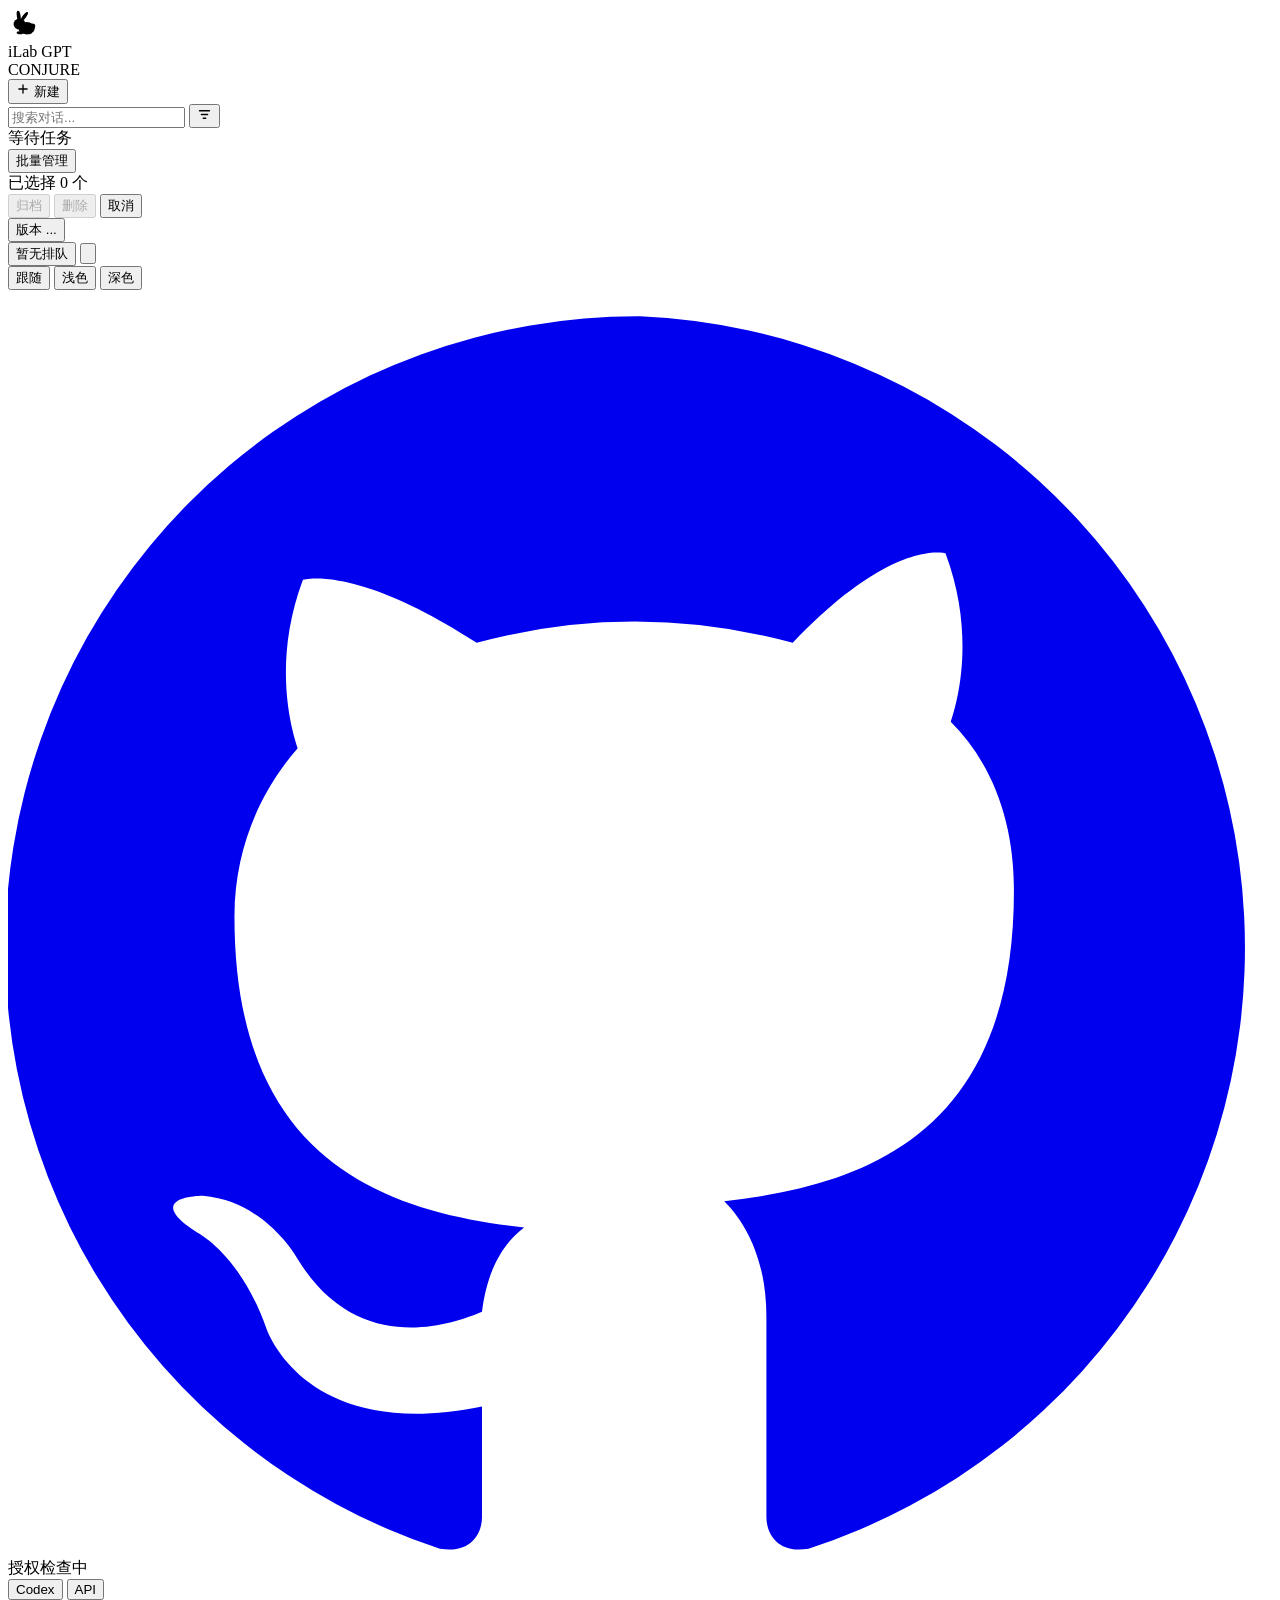
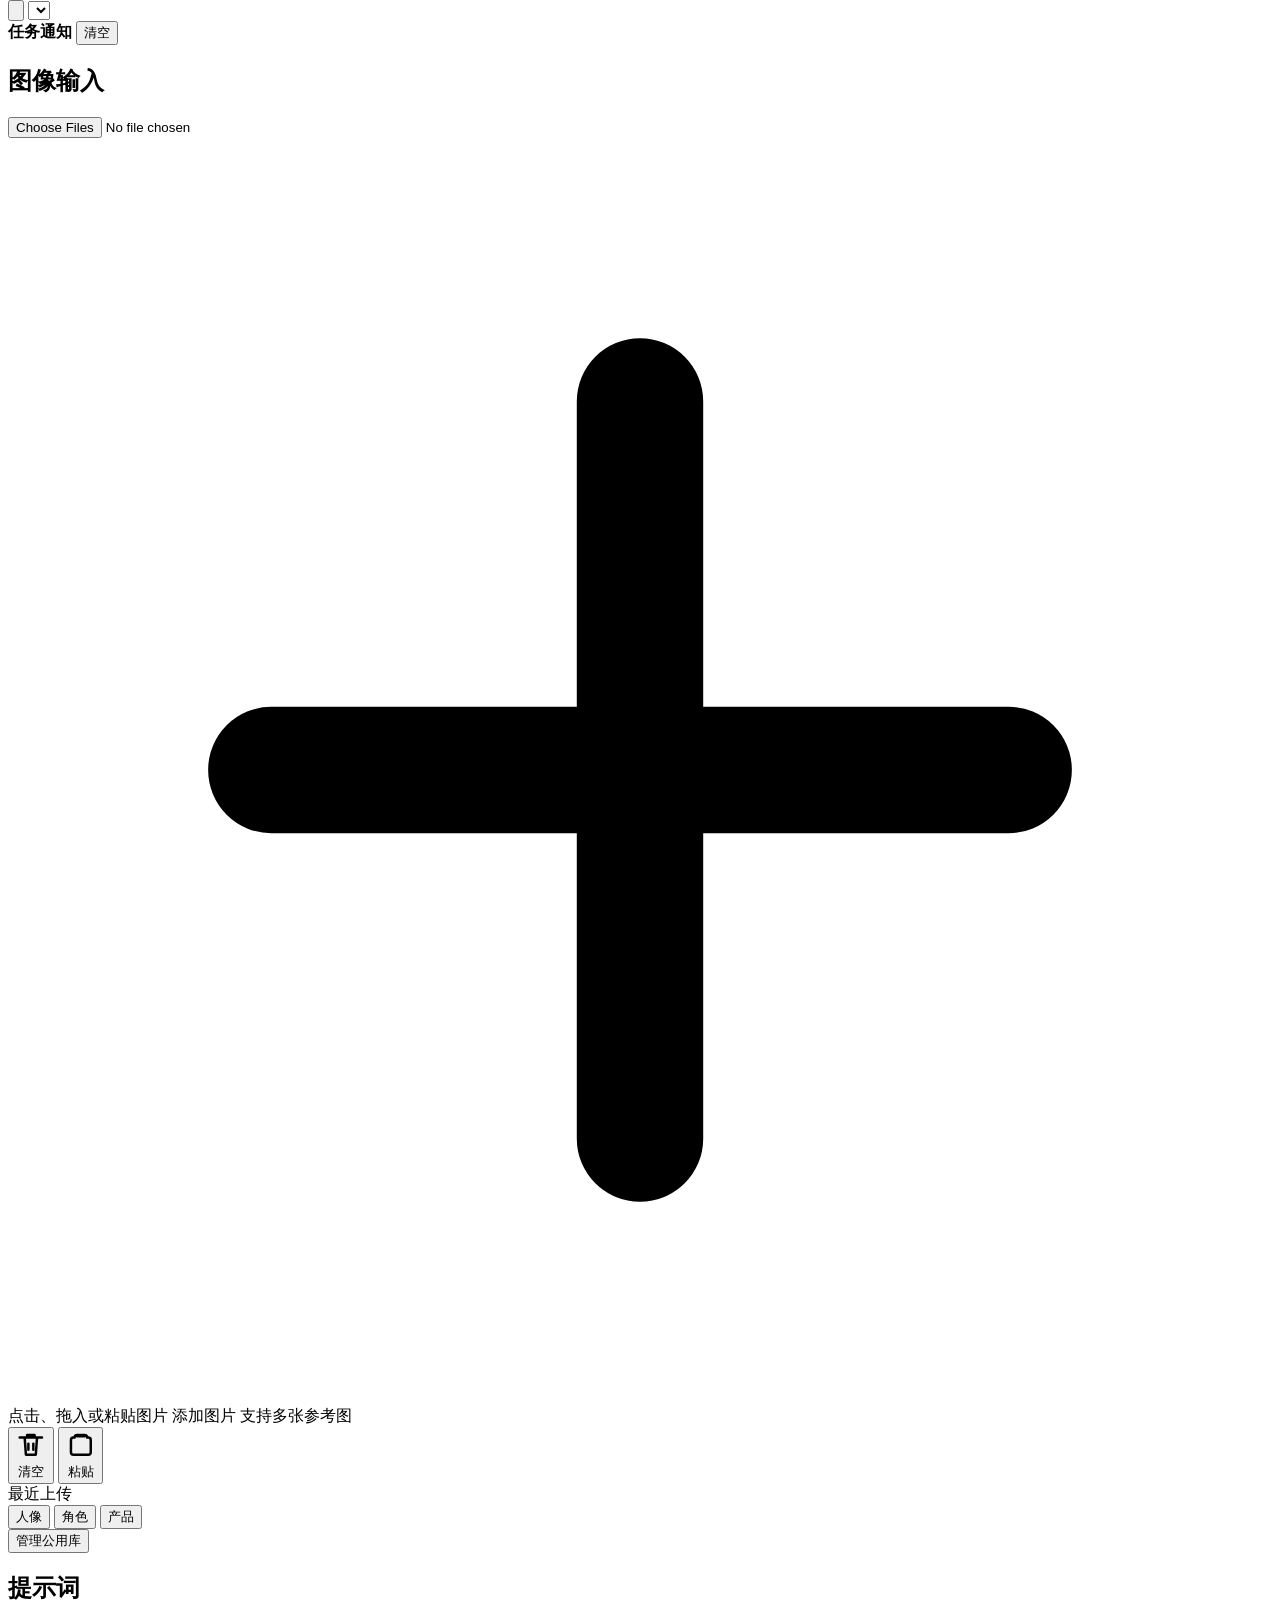
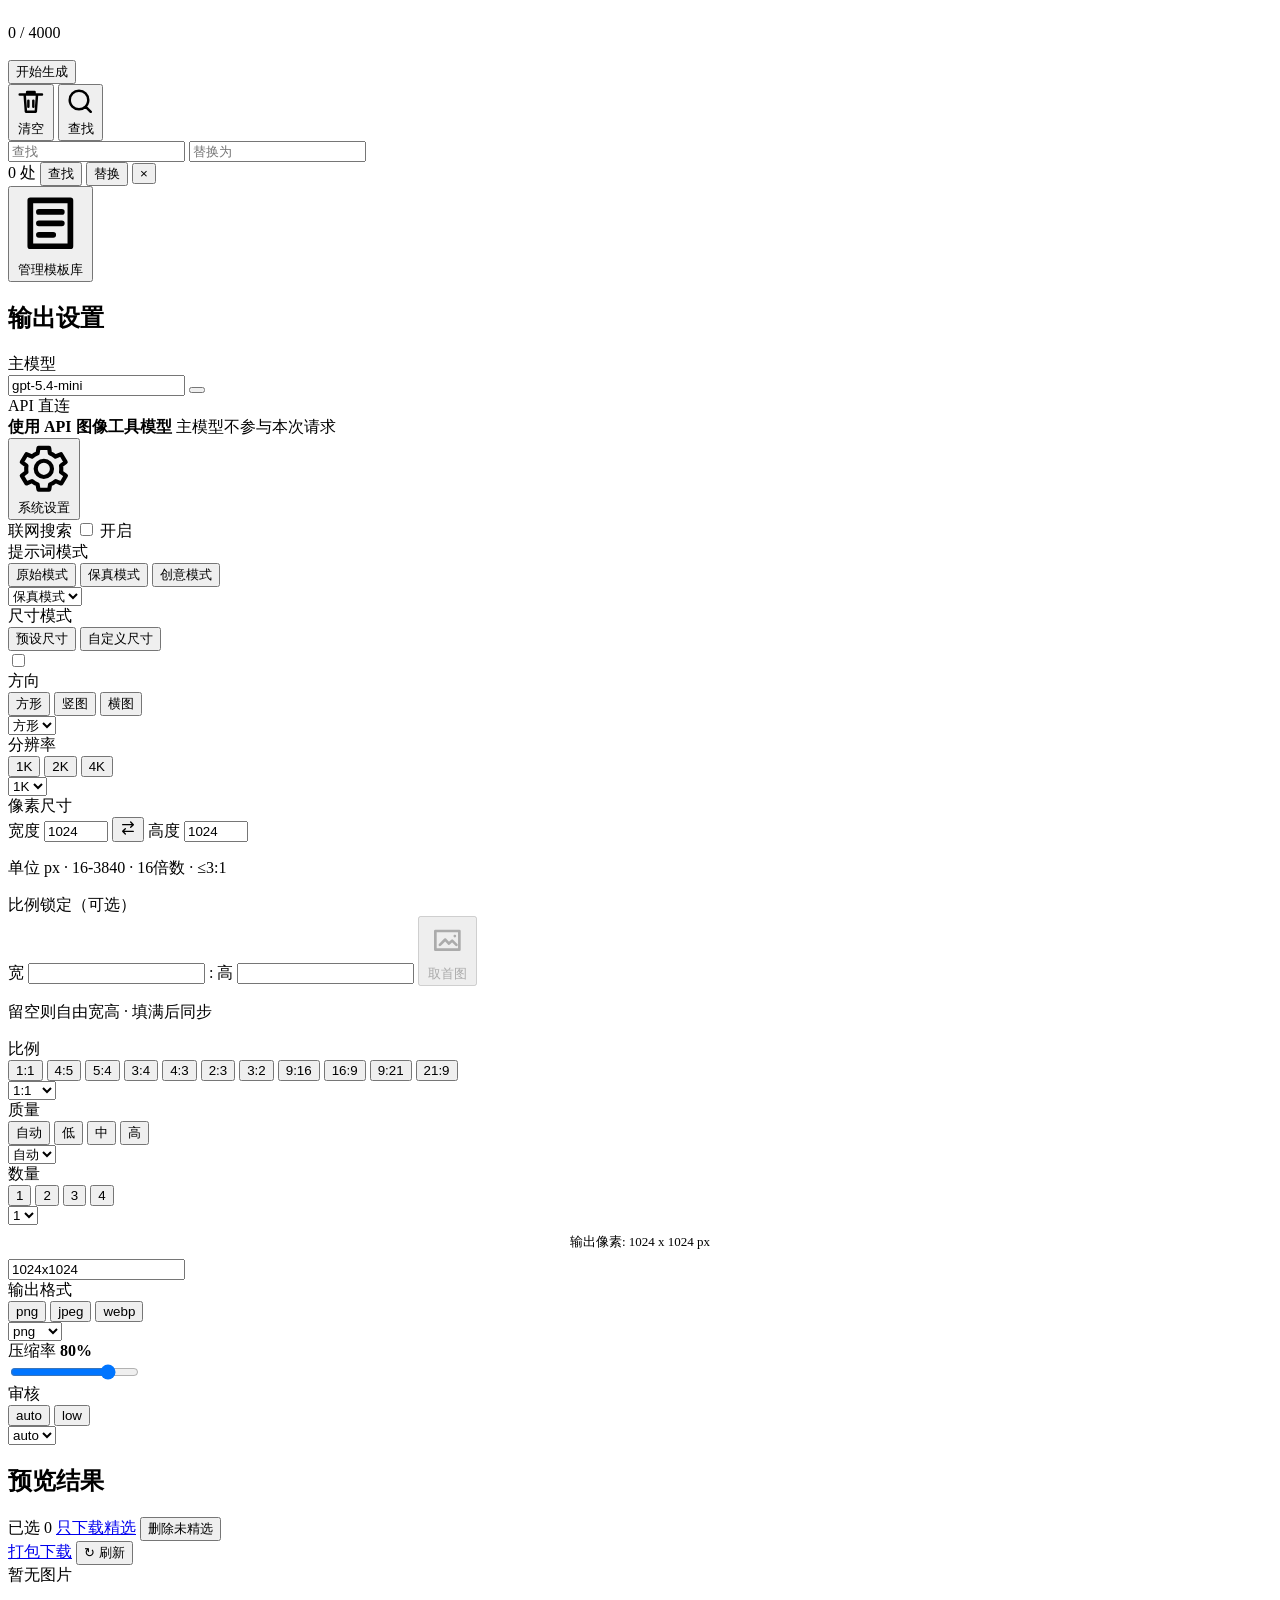
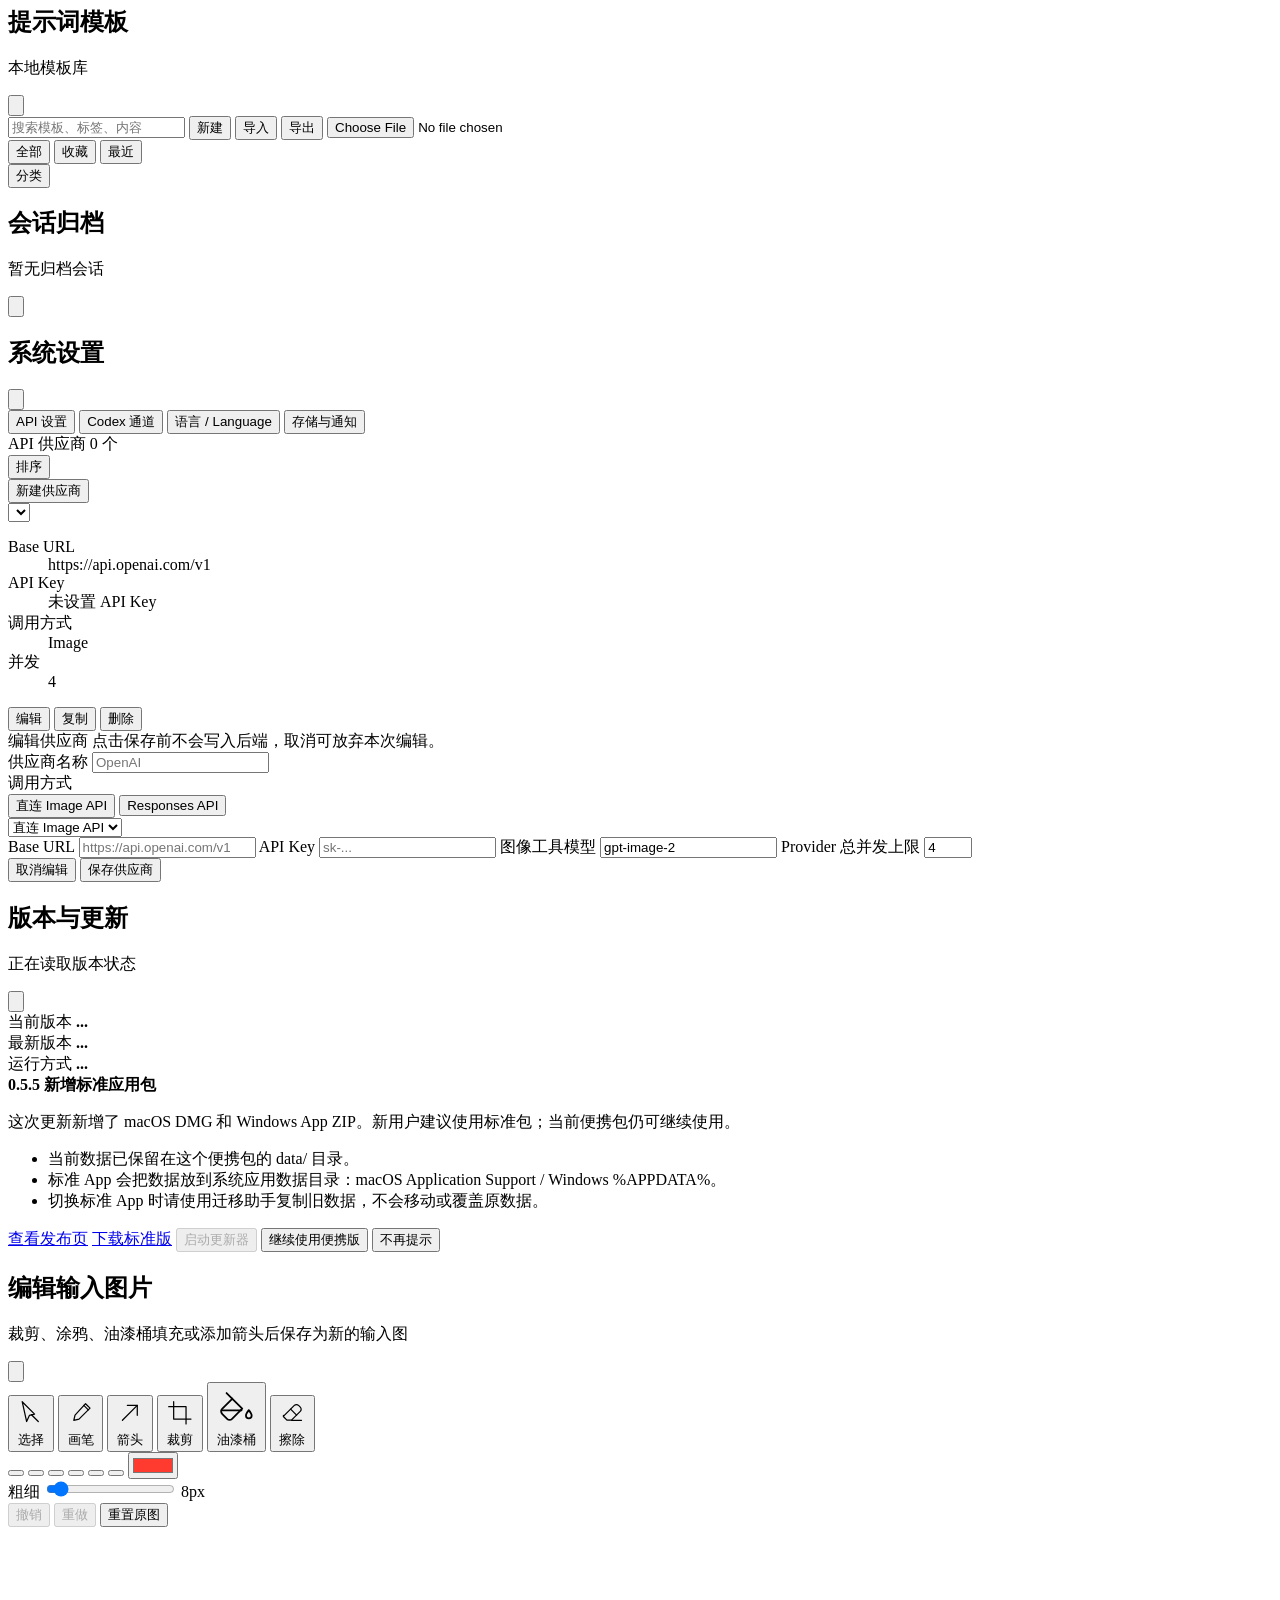
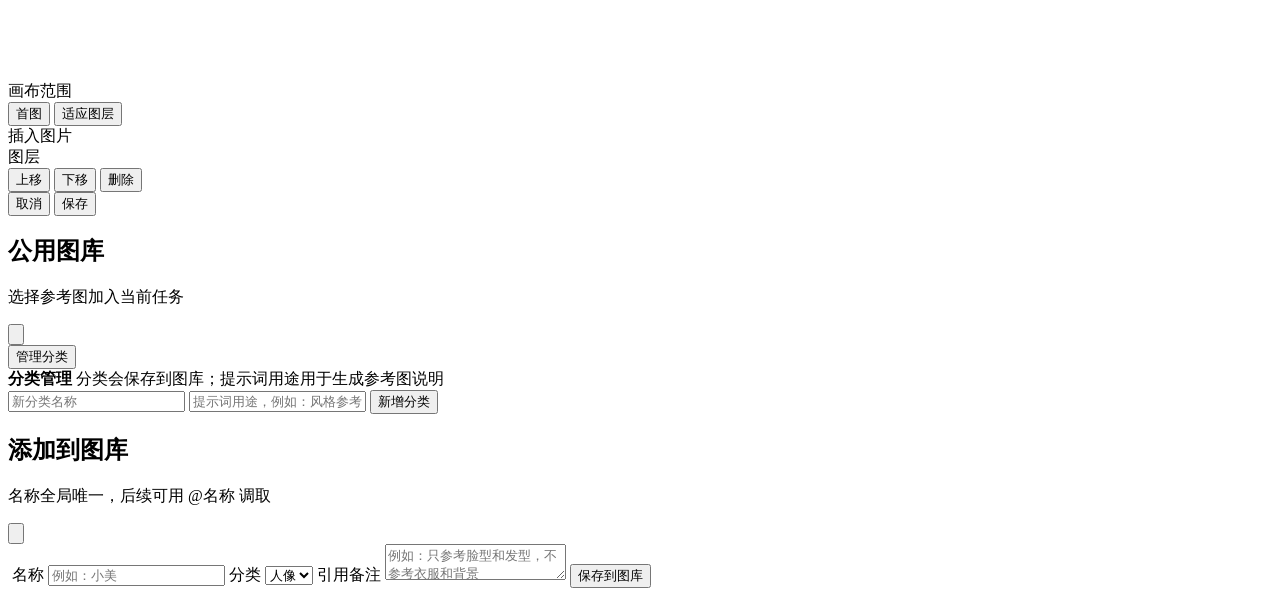
==== commit 47c42589: "Release v0.5.5" ====
--- a/codex_image/webui/static/index.html
+++ b/codex_image/webui/static/index.html
@@ -24,19 +24,93 @@
     <script>
       (() => {
         const LOCALE_STORAGE_KEY = "codex-image-locale-preference";
-        const valid = new Set(["zh-CN", "en"]);
-        let locale = "zh-CN";
+        const valid = new Set(["zh-CN", "zh-TW", "zh-HK", "ja", "ko", "en", "es", "pt", "fr", "de", "ru", "it", "hi"]);
+        const defaultLocale = "zh-CN";
+        let currentLocale = defaultLocale;
+        function normalizeLocale(value) {
+          if (valid.has(value)) return value;
+          const language = String(value || "").trim().toLowerCase();
+          if (!language) return null;
+          for (const locale of valid) {
+            if (locale.toLowerCase() === language) return locale;
+          }
+          if (language.startsWith("zh-hk") || language.startsWith("zh-mo")) return "zh-HK";
+          if (language.startsWith("zh-tw") || language.startsWith("zh-hant")) return "zh-TW";
+          if (language.startsWith("zh-cn") || language.startsWith("zh-sg") || language.startsWith("zh-hans") || language === "zh") return "zh-CN";
+          if (language.startsWith("ja")) return "ja";
+          if (language.startsWith("ko")) return "ko";
+          if (language.startsWith("en")) return "en";
+          if (language.startsWith("es")) return "es";
+          if (language.startsWith("pt")) return "pt";
+          if (language.startsWith("fr")) return "fr";
+          if (language.startsWith("de")) return "de";
+          if (language.startsWith("ru")) return "ru";
+          if (language.startsWith("it")) return "it";
+          if (language.startsWith("hi")) return "hi";
+          return null;
+        }
+        function detectPreferredLocale(languages) {
+          const candidates = languages && languages.length
+            ? languages
+            : [...Array.from(navigator.languages || []), navigator.language];
+          for (const candidate of candidates) {
+            const locale = normalizeLocale(candidate);
+            if (locale) return locale;
+          }
+          return defaultLocale;
+        }
+        function readLocalLocalePreference() {
+          try {
+            return normalizeLocale(localStorage.getItem(LOCALE_STORAGE_KEY));
+          } catch {
+            return null;
+          }
+        }
+        async function readStoredLocalePreference() {
+          try {
+            const response = await fetch("/api/settings");
+            if (response.ok) {
+              const payload = await response.json();
+              const locale = normalizeLocale(payload?.settings?.locale);
+              if (locale) return locale;
+            }
+          } catch {
+            return readLocalLocalePreference();
+          }
+          return readLocalLocalePreference();
+        }
+        function applyLocale(locale) {
+          currentLocale = locale || defaultLocale;
+          document.documentElement.lang = currentLocale;
+          document.documentElement.dataset.locale = currentLocale;
+        }
+        function persistLocalePreference() {
+          try {
+            localStorage.setItem(LOCALE_STORAGE_KEY, currentLocale);
+          } catch {
+            // Browser storage may be unavailable in restricted contexts.
+          }
+          void fetch("/api/settings", {
+            method: "PATCH",
+            headers: { "Content-Type": "application/json" },
+            body: JSON.stringify({ locale: currentLocale })
+          }).catch(() => {});
+        }
+        let locale = readLocalLocalePreference() || detectPreferredLocale();
         try {
           const stored = localStorage.getItem(LOCALE_STORAGE_KEY);
-          if (valid.has(stored)) locale = stored;
+          locale = normalizeLocale(stored) || locale;
         } catch {
-          locale = "zh-CN";
+          locale = detectPreferredLocale();
         }
-        document.documentElement.lang = locale;
-        document.documentElement.dataset.locale = locale;
+        applyLocale(locale);
+        void readStoredLocalePreference().then((storedLocale) => {
+          applyLocale(storedLocale || locale);
+          persistLocalePreference();
+        });
       })();
     </script>
-    <link rel="stylesheet" href="/static/styles.css?v=runtime-287" />
+    <link rel="stylesheet" href="/static/styles.css?v=runtime-405" />
   </head>
   <body>
     <div class="layout-container">
@@ -45,12 +119,21 @@
         <div class="sidebar-header">
           <div class="brand" aria-label="iLab GPT CONJURE">
             <div class="brand-lockup">
-              <div class="brand-mark" aria-hidden="true">
-                <svg width="28" height="28" viewBox="0 0 32 32" fill="none" xmlns="http://www.w3.org/2000/svg">
-                  <rect x="7.2" y="8.2" width="17.6" height="15.6" rx="3.4" stroke="rgba(255,255,255,.9)" stroke-width="2"/>
-                  <path d="M10.2 20.4l4.6-4.4 3.1 3 2.2-2.1 3.7 3.5" stroke="rgba(255,255,255,.84)" stroke-width="1.8" stroke-linecap="round" stroke-linejoin="round"/>
-                  <circle cx="20.7" cy="12.7" r="1.75" fill="#f7d59d"/>
-                  <path d="M25.1 6.8v3.2M23.5 8.4h3.2" stroke="#f7d59d" stroke-width="1.7" stroke-linecap="round"/>
+              <div class="brand-mark brand-mark-rabbit" aria-hidden="true">
+                <svg class="brand-rabbit-logo" width="31" height="31" viewBox="0 0 24 24" aria-hidden="true" focusable="false" xmlns="http://www.w3.org/2000/svg">
+                  <g class="brand-rabbit-fill">
+                    <ellipse cx="8.3" cy="6.3" rx="1.45" ry="4.15" transform="rotate(-9 8.3 6.3)"/>
+                    <ellipse cx="12.7" cy="6.6" rx="1.35" ry="4.25" transform="rotate(36 12.7 6.6)"/>
+                    <ellipse cx="14.4" cy="15.6" rx="6.3" ry="4.8"/>
+                    <ellipse cx="8.9" cy="12.4" rx="4.6" ry="4.25"/>
+                    <ellipse cx="19.3" cy="13.9" rx="1.85" ry="1.95"/>
+                    <ellipse cx="9.4" cy="19.1" rx="2.7" ry="1.15"/>
+                    <ellipse cx="15.3" cy="19.2" rx="3.2" ry="1.15"/>
+                  </g>
+                  <ellipse class="brand-rabbit-cutout" cx="8.2" cy="5.9" rx=".52" ry="2.25" transform="rotate(-9 8.2 5.9)"/>
+                  <ellipse class="brand-rabbit-cutout" cx="12.45" cy="6.0" rx=".48" ry="2.15" transform="rotate(36 12.45 6.0)"/>
+                  <circle class="brand-rabbit-cutout" cx="7.45" cy="11.7" r=".72"/>
+                  <path class="brand-rabbit-spark" d="M18.9 5.2v2.4M17.7 6.4h2.4"/>
                 </svg>
               </div>
               <div class="brand-title">
@@ -69,46 +152,84 @@
           </div>
           <div class="sidebar-search">
             <input id="taskSearch" type="search" placeholder="搜索对话..." data-i18n-attr="placeholder:sidebar.searchPlaceholder" />
-          </div>
-          <div class="sidebar-filter-panel" aria-label="任务筛选" data-i18n-attr="aria-label:sidebar.filters">
-            <div class="sidebar-filter-grid">
-              <select id="taskRatioFilter" class="task-filter-select" aria-label="按比例筛选">
-                <option value="" data-i18n="sidebar.allRatios">全部比例</option>
-                <option value="1:1">1:1</option>
-                <option value="4:5">4:5</option>
-                <option value="5:4">5:4</option>
-                <option value="3:4">3:4</option>
-                <option value="4:3">4:3</option>
-                <option value="2:3">2:3</option>
-                <option value="3:2">3:2</option>
-                <option value="9:16">9:16</option>
-                <option value="16:9">16:9</option>
-                <option value="9:21">9:21</option>
-                <option value="21:9">21:9</option>
-              </select>
-              <select id="taskOrientationFilter" class="task-filter-select" aria-label="按方向筛选">
-                <option value="" data-i18n="sidebar.allOrientations">全部方向</option>
-                <option value="square" data-i18n="output.square">方形</option>
-                <option value="portrait" data-i18n="output.portrait">竖图</option>
-                <option value="landscape" data-i18n="output.landscape">横图</option>
-              </select>
-              <select id="taskPromptFidelityFilter" class="task-filter-select" aria-label="按提示词模式筛选">
-                <option value="" data-i18n="sidebar.allModes">全部模式</option>
-                <option value="original" data-i18n="output.modeOriginal">原始模式</option>
-                <option value="strict" data-i18n="output.modeStrict">保真模式</option>
-                <option value="off" data-i18n="output.modeCreative">创意模式</option>
-              </select>
-              <select id="taskResolutionFilter" class="task-filter-select" aria-label="按分辨率筛选">
-                <option value="" data-i18n="sidebar.allResolutions">全部分辨率</option>
-                <option value="standard">1K</option>
-                <option value="2k">2K</option>
-                <option value="4k">4K</option>
-              </select>
+            <button
+              id="taskFilterButton"
+              class="task-filter-button"
+              type="button"
+              aria-label="任务筛选"
+              aria-expanded="false"
+              aria-controls="taskFilterPopover"
+              title="任务筛选"
+              data-i18n-attr="aria-label:sidebar.filters;title:sidebar.filters"
+            >
+              <svg class="task-filter-icon" width="15" height="15" viewBox="0 0 24 24" fill="none" aria-hidden="true" focusable="false" xmlns="http://www.w3.org/2000/svg">
+                <path d="M4 6h16M7 12h10M10 18h4" stroke="currentColor" stroke-width="2.2" stroke-linecap="round"/>
+              </svg>
+              <span id="taskFilterActiveCount" class="task-filter-active-count" hidden></span>
+            </button>
+            <div
+              id="taskFilterPopover"
+              class="task-filter-popover"
+              role="dialog"
+              aria-label="任务筛选"
+              data-i18n-attr="aria-label:sidebar.filters"
+              hidden
+            >
+              <div class="task-filter-popover-header">
+                <span data-i18n="sidebar.filters">任务筛选</span>
+                <button id="taskFilterClearButton" class="ghost-button text-sm task-filter-clear-button" type="button" aria-label="清空" data-i18n="action.clear" data-i18n-attr="aria-label:action.clear">清空</button>
+              </div>
+              <div class="sidebar-filter-grid">
+                <select id="taskRatioFilter" class="task-filter-select" aria-label="按比例筛选">
+                  <option value="" data-i18n="sidebar.allRatios">全部比例</option>
+                  <option value="1:1">1:1</option>
+                  <option value="4:5">4:5</option>
+                  <option value="5:4">5:4</option>
+                  <option value="3:4">3:4</option>
+                  <option value="4:3">4:3</option>
+                  <option value="2:3">2:3</option>
+                  <option value="3:2">3:2</option>
+                  <option value="9:16">9:16</option>
+                  <option value="16:9">16:9</option>
+                  <option value="9:21">9:21</option>
+                  <option value="21:9">21:9</option>
+                </select>
+                <select id="taskOrientationFilter" class="task-filter-select" aria-label="按方向筛选">
+                  <option value="" data-i18n="sidebar.allOrientations">全部方向</option>
+                  <option value="square" data-i18n="output.square">方形</option>
+                  <option value="portrait" data-i18n="output.portrait">竖图</option>
+                  <option value="landscape" data-i18n="output.landscape">横图</option>
+                </select>
+                <select id="taskPromptFidelityFilter" class="task-filter-select" aria-label="按提示词模式筛选">
+                  <option value="" data-i18n="sidebar.allModes">全部模式</option>
+                  <option value="original" data-i18n="output.modeOriginal">原始模式</option>
+                  <option value="strict" data-i18n="output.modeStrict">保真模式</option>
+                  <option value="off" data-i18n="output.modeCreative">创意模式</option>
+                </select>
+                <select id="taskResolutionFilter" class="task-filter-select" aria-label="按分辨率筛选">
+                  <option value="" data-i18n="sidebar.allResolutions">全部分辨率</option>
+                  <option value="standard">1K</option>
+                  <option value="2k">2K</option>
+                  <option value="4k">4K</option>
+                </select>
+              </div>
             </div>
           </div>
         </div>
 
         <div class="task-history-shell">
+          <div class="task-history-tools">
+            <div id="statusText" class="status-text" aria-live="polite" data-i18n="status.waiting">等待任务</div>
+            <button id="batchManageButton" class="ghost-button icon-button task-history-batch-button" type="button" data-i18n="footer.batch">批量管理</button>
+          </div>
+          <div id="batchToolbar" class="batch-toolbar hidden" aria-live="polite">
+            <div id="batchSelectedCount" class="batch-selected-count" data-i18n="batch.selected">已选择 0 个</div>
+            <div class="batch-toolbar-actions">
+              <button id="batchArchiveButton" class="ghost-button text-sm" type="button" disabled data-i18n="action.archive">归档</button>
+              <button id="batchDeleteButton" class="ghost-button text-sm danger-button" type="button" disabled data-i18n="action.delete">删除</button>
+              <button id="batchCancelButton" class="ghost-button text-sm" type="button" data-i18n="action.cancel">取消</button>
+            </div>
+          </div>
           <div
             id="taskActiveList"
             class="task-active-list hidden"
@@ -134,24 +255,20 @@
         </div>
 
         <div class="sidebar-footer">
-          <div id="batchToolbar" class="batch-toolbar hidden" aria-live="polite">
-            <div id="batchSelectedCount" class="batch-selected-count" data-i18n="batch.selected">已选择 0 个</div>
-            <div class="batch-toolbar-actions">
-              <button id="batchArchiveButton" class="ghost-button text-sm" type="button" disabled data-i18n="action.archive">归档</button>
-              <button id="batchDeleteButton" class="ghost-button text-sm danger-button" type="button" disabled data-i18n="action.delete">删除</button>
-              <button id="batchCancelButton" class="ghost-button text-sm" type="button" data-i18n="action.cancel">取消</button>
-            </div>
-          </div>
-          <div id="statusText" class="status-text" aria-live="polite" data-i18n="status.waiting">等待任务</div>
-          <div class="footer-actions">
-            <button id="batchManageButton" class="ghost-button icon-button" type="button" data-i18n="footer.batch">批量管理</button>
-            <button id="settingsButton" class="ghost-button icon-button" type="button" data-i18n="footer.storage">存储设置</button>
-          </div>
-          <div class="api-status-bar">
+          <div class="sidebar-api-status-holder" aria-hidden="true">
             <div id="apiStatus" class="status-dot"></div>
-            <span data-i18n="footer.apiStatus">API 状态: 正常</span>
-          </div>
-          <div class="version-info" data-i18n="footer.version">版本 v1.0.0</div>
+          </div>
+          <button
+            id="versionInfo"
+            class="version-info"
+            type="button"
+            aria-label="版本信息"
+            title="版本信息"
+            data-i18n-attr="aria-label:footer.versionInfo;title:footer.versionInfo"
+          >
+            <span id="versionLabel" class="version-label" data-i18n="footer.versionLoading">版本 ...</span>
+            <span id="versionUpdateBadge" class="version-update-badge hidden" aria-hidden="true"></span>
+          </button>
         </div>
         <div
           id="sidebarResizeHandle"
@@ -163,6 +280,7 @@
           tabindex="0"
         ></div>
       </aside>
+      <div id="sidebarResizeShield" class="sidebar-resize-shield" hidden></div>
 
       <!-- Main Area -->
       <div class="main-wrapper">
@@ -184,10 +302,6 @@
               <button class="theme-option" data-theme-option="light" type="button" aria-pressed="false" data-i18n="theme.light">浅色</button>
               <button class="theme-option" data-theme-option="dark" type="button" aria-pressed="false" data-i18n="theme.dark">深色</button>
             </div>
-            <div id="languageSwitcher" class="language-switcher" aria-label="语言 / Language">
-              <button class="language-option active" data-language-option="zh-CN" type="button" aria-pressed="true" data-i18n="language.zh">中</button>
-              <button class="language-option" data-language-option="en" type="button" aria-pressed="false" data-i18n="language.en">EN</button>
-            </div>
             <a id="githubLink" class="queue-button github-link" href="https://github.com/kadevin/ilab-gpt-conjure" target="_blank" rel="noreferrer" aria-label="GitHub" title="GitHub">
               <svg class="github-link-icon" viewBox="0 0 24 24" aria-hidden="true" focusable="false">
                 <path fill="currentColor" d="M12 .5a12 12 0 0 0-3.8 23.4c.6.1.8-.3.8-.6v-2.1c-3.4.7-4.1-1.5-4.1-1.5-.5-1.4-1.3-1.8-1.3-1.8-1.1-.7.1-.7.1-.7 1.2.1 1.8 1.2 1.8 1.2 1.1 1.8 2.8 1.3 3.5 1 .1-.8.4-1.3.8-1.6-2.7-.3-5.5-1.3-5.5-5.9 0-1.3.5-2.4 1.2-3.2-.1-.3-.5-1.6.1-3.2 0 0 1-.3 3.3 1.2a11.3 11.3 0 0 1 6 0C16.8 4.7 17.8 5 17.8 5c.6 1.6.2 2.9.1 3.2.8.8 1.2 1.9 1.2 3.2 0 4.6-2.8 5.6-5.5 5.9.4.4.8 1.1.8 2.2v3.8c0 .3.2.7.8.6A12 12 0 0 0 12 .5Z"/>
@@ -199,7 +313,7 @@
                 <button class="auth-source-button active" data-auth-source="codex" type="button">Codex</button>
                 <button class="auth-source-button auth-source-api-button" data-auth-source="api" type="button">API</button>
               </div>
-              <button id="apiSourceSettingsButton" class="auth-source-settings-button" type="button" aria-label="API 设置" title="API 设置" data-i18n-attr="aria-label:api.settings;title:api.settings">
+              <button id="apiSourceSettingsButton" class="auth-source-settings-button" type="button" aria-label="系统设置" title="系统设置" data-i18n-attr="aria-label:systemSettings.title;title:systemSettings.title">
                 <svg class="auth-source-settings-icon" viewBox="0 0 24 24" aria-hidden="true" focusable="false">
                   <path d="M12 8.5a3.5 3.5 0 1 1 0 7 3.5 3.5 0 0 1 0-7Z" fill="none" stroke="currentColor" stroke-width="1.8"/>
                   <path d="M19.4 13.4a7.8 7.8 0 0 0 .1-1.4 7.8 7.8 0 0 0-.1-1.4l2-1.5-2-3.4-2.4 1a8 8 0 0 0-2.4-1.4L14.3 3h-4.6l-.4 2.3A8 8 0 0 0 6.9 6.7l-2.4-1-2 3.4 2 1.5a7.8 7.8 0 0 0-.1 1.4 7.8 7.8 0 0 0 .1 1.4l-2 1.5 2 3.4 2.4-1a8 8 0 0 0 2.4 1.4l.4 2.3h4.6l.4-2.3a8 8 0 0 0 2.4-1.4l2.4 1 2-3.4-2.1-1.5Z" fill="none" stroke="currentColor" stroke-linejoin="round" stroke-width="1.8"/>
@@ -367,47 +481,58 @@
               <div id="settingsGrid" class="settings-grid">
                 <div id="modeSettingsSlot" class="mode-settings-slot full-width">
                   <div id="modeSpecificSettings" class="mode-specific-settings mode-transition">
-                    <label id="mainModelField" class="field">
-                      <span data-i18n="output.mainModel">主模型</span>
-                      <div
-                        id="mainModelCombobox"
-                        class="model-combobox"
-                        role="combobox"
-                        aria-haspopup="listbox"
-                        aria-expanded="false"
-                        aria-owns="mainModelOptions"
-                      >
-                        <input
-                          id="mainModel"
-                          class="control model-combobox-input"
-                          type="text"
-                          value="gpt-5.4-mini"
-                          autocomplete="off"
-                          aria-autocomplete="list"
-                          aria-controls="mainModelOptions"
+                    <div class="model-tool-row">
+                      <label id="mainModelField" class="field main-model-field">
+                        <span data-i18n="output.mainModel">主模型</span>
+                        <div
+                          id="mainModelCombobox"
+                          class="model-combobox"
+                          role="combobox"
+                          aria-haspopup="listbox"
                           aria-expanded="false"
-                        />
-                        <button id="mainModelToggle" class="model-combobox-toggle" type="button" aria-label="选择主模型" aria-controls="mainModelOptions" tabindex="-1" data-i18n-attr="aria-label:output.selectMainModel">
-                          <span class="model-combobox-caret" aria-hidden="true"></span>
-                        </button>
-                        <div id="mainModelOptions" class="model-combobox-options hidden" role="listbox"></div>
+                          aria-owns="mainModelOptions"
+                        >
+                          <input
+                            id="mainModel"
+                            class="control model-combobox-input"
+                            type="text"
+                            value="gpt-5.4-mini"
+                            autocomplete="off"
+                            aria-autocomplete="list"
+                            aria-controls="mainModelOptions"
+                            aria-expanded="false"
+                          />
+                          <button id="mainModelToggle" class="model-combobox-toggle" type="button" aria-label="选择主模型" aria-controls="mainModelOptions" tabindex="-1" data-i18n-attr="aria-label:output.selectMainModel">
+                            <span class="model-combobox-caret" aria-hidden="true"></span>
+                          </button>
+                          <div id="mainModelOptions" class="model-combobox-options hidden" role="listbox"></div>
+                        </div>
+                      </label>
+
+                      <div id="apiDirectSettingsNotice" class="field api-direct-settings-notice mode-transition mode-collapsed hidden" role="note" aria-hidden="true">
+                        <span data-i18n="output.apiDirect">API 直连</span>
+                        <div class="api-direct-settings-control">
+                          <div class="api-direct-settings-header">
+                            <strong data-i18n="output.apiToolModel">使用 API 图像工具模型</strong>
+                            <span data-i18n="output.mainModelUnused">主模型不参与本次请求</span>
+                          </div>
+                          <button id="apiDirectSettingsButton" class="ghost-button text-sm icon-text-button api-direct-settings-button" type="button">
+                            <svg class="button-icon" viewBox="0 0 24 24" aria-hidden="true" focusable="false">
+                              <path d="M12 8.5a3.5 3.5 0 1 1 0 7 3.5 3.5 0 0 1 0-7Z" fill="none" stroke="currentColor" stroke-width="1.8"/>
+                              <path d="M19.4 13.4a7.8 7.8 0 0 0 .1-1.4 7.8 7.8 0 0 0-.1-1.4l2-1.5-2-3.4-2.4 1a8 8 0 0 0-2.4-1.4L14.3 3h-4.6l-.4 2.3A8 8 0 0 0 6.9 6.7l-2.4-1-2 3.4 2 1.5a7.8 7.8 0 0 0-.1 1.4 7.8 7.8 0 0 0 .1 1.4l-2 1.5 2 3.4 2.4-1a8 8 0 0 0 2.4 1.4l.4 2.3h4.6l.4-2.3a8 8 0 0 0 2.4-1.4l2.4 1 2-3.4-2.1-1.5Z" fill="none" stroke="currentColor" stroke-linejoin="round" stroke-width="1.8"/>
+                            </svg>
+                            <span data-i18n="api.settings">系统设置</span>
+                          </button>
+                        </div>
                       </div>
-                    </label>
-
-                    <div id="apiDirectSettingsNotice" class="field api-direct-settings-notice mode-transition mode-collapsed hidden" role="note" aria-hidden="true">
-                      <span data-i18n="output.apiDirect">API 直连</span>
-                      <div class="api-direct-settings-control">
-                        <div class="api-direct-settings-header">
-                          <strong data-i18n="output.apiToolModel">使用 API 图像工具模型</strong>
-                          <span data-i18n="output.mainModelUnused">主模型不参与本次请求</span>
-                        </div>
-                        <button id="apiDirectSettingsButton" class="ghost-button text-sm icon-text-button api-direct-settings-button" type="button">
-                          <svg class="button-icon" viewBox="0 0 24 24" aria-hidden="true" focusable="false">
-                            <path d="M12 8.5a3.5 3.5 0 1 1 0 7 3.5 3.5 0 0 1 0-7Z" fill="none" stroke="currentColor" stroke-width="1.8"/>
-                            <path d="M19.4 13.4a7.8 7.8 0 0 0 .1-1.4 7.8 7.8 0 0 0-.1-1.4l2-1.5-2-3.4-2.4 1a8 8 0 0 0-2.4-1.4L14.3 3h-4.6l-.4 2.3A8 8 0 0 0 6.9 6.7l-2.4-1-2 3.4 2 1.5a7.8 7.8 0 0 0-.1 1.4 7.8 7.8 0 0 0 .1 1.4l-2 1.5 2 3.4 2.4-1a8 8 0 0 0 2.4 1.4l.4 2.3h4.6l.4-2.3a8 8 0 0 0 2.4-1.4l2.4 1 2-3.4-2.1-1.5Z" fill="none" stroke="currentColor" stroke-linejoin="round" stroke-width="1.8"/>
-                          </svg>
-                          <span data-i18n="api.settings">API 设置</span>
-                        </button>
+
+                      <div id="webSearchField" class="field web-search-field">
+                        <span data-i18n="output.webSearch">联网搜索</span>
+                        <label class="web-search-toggle" title="先联网搜索并用于本次生成" data-i18n-attr="title:output.webSearchTitle">
+                          <input id="webSearch" type="checkbox" />
+                          <span class="web-search-toggle-track" aria-hidden="true"></span>
+                          <span class="web-search-toggle-text" data-i18n="output.webSearchToggle">开启</span>
+                        </label>
                       </div>
                     </div>
 
@@ -710,113 +835,252 @@
       </div>
     </div>
 
-    <div id="settingsModal" class="modal-overlay hidden" role="dialog" aria-modal="true" aria-hidden="true" aria-label="存储设置" data-i18n-attr="aria-label:settings.title">
-      <div class="modal-panel settings-modal-panel">
+    <div id="systemSettingsModal" class="modal-overlay hidden" role="dialog" aria-modal="true" aria-hidden="true" aria-label="系统设置" data-i18n-attr="aria-label:systemSettings.title">
+      <div class="modal-panel system-settings-modal-panel">
         <div class="modal-heading">
           <div>
-            <h2 data-i18n="settings.title">存储设置</h2>
-            <p id="settingsStatus" data-i18n="settings.status">保存后重启 WebUI 生效</p>
-          </div>
-          <button id="settingsModalClose" class="ghost-button drawer-close-button" type="button" aria-label="关闭存储设置面板" title="关闭" data-i18n-attr="aria-label:close.settings;title:action.close">
+            <h2 data-i18n="systemSettings.title">系统设置</h2>
+          </div>
+          <button id="systemSettingsModalClose" class="ghost-button drawer-close-button" type="button" aria-label="关闭系统设置面板" title="关闭" data-i18n-attr="aria-label:close.systemSettings;title:action.close">
             <svg class="drawer-close-icon" viewBox="0 0 24 24" aria-hidden="true" focusable="false">
               <path d="M7 7L17 17M17 7L7 17" />
             </svg>
           </button>
         </div>
-        <div class="settings-path-grid">
-          <label class="field">
-            <span data-i18n="settings.inputRoot">输入目录</span>
-            <input id="settingsInputRoot" class="control" type="text" autocomplete="off" />
-          </label>
-          <label class="field">
-            <span data-i18n="settings.outputRoot">输出目录</span>
-            <input id="settingsOutputRoot" class="control" type="text" autocomplete="off" />
-          </label>
-          <label class="field">
-            <span data-i18n="settings.galleryRoot">公用图库目录</span>
-            <input id="settingsGalleryRoot" class="control" type="text" autocomplete="off" />
-          </label>
-          <label class="field">
-            <span data-i18n="settings.sourceDataRoot">源数据目录</span>
-            <input id="settingsSourceDataRoot" class="control" type="text" autocomplete="off" />
-          </label>
-        </div>
-        <div class="notification-options-panel" aria-label="任务通知设置">
-          <div class="notification-options-copy">
-            <strong data-i18n="notifications.title">任务通知</strong>
-            <span data-i18n="settings.notificationsCopy">任务完成或失败时提醒，系统通知需手动开启。</span>
-          </div>
-          <label class="notification-option-row">
-            <span data-i18n="settings.inAppNotification">站内通知</span>
-            <input id="taskNotificationInApp" type="checkbox" checked />
-          </label>
-          <label class="notification-option-row">
-            <span data-i18n="settings.systemNotification">系统通知</span>
-            <input id="taskNotificationSystem" type="checkbox" />
-          </label>
-        </div>
-        <div class="settings-modal-actions">
-          <button id="saveSettingsButton" class="run-button" type="button" data-i18n="settings.save">保存设置</button>
-        </div>
+        <div id="systemSettingsTabs" class="system-settings-tabs" role="tablist" aria-label="系统设置选项" data-i18n-attr="aria-label:systemSettings.tabsLabel">
+          <button id="systemSettingsApiTab" class="system-settings-tab active" type="button" role="tab" aria-selected="true" aria-controls="systemSettingsApiPanel" data-system-settings-tab="api" data-i18n="systemSettings.apiTab">API 设置</button>
+          <button id="systemSettingsCodexTab" class="system-settings-tab" type="button" role="tab" aria-selected="false" aria-controls="systemSettingsCodexPanel" data-system-settings-tab="codex" data-i18n="systemSettings.codexTab">Codex 通道</button>
+          <button id="systemSettingsLanguageTab" class="system-settings-tab" type="button" role="tab" aria-selected="false" aria-controls="systemSettingsLanguagePanel" data-system-settings-tab="language" data-i18n="systemSettings.languageTab">语言 / Language</button>
+          <button id="systemSettingsStorageTab" class="system-settings-tab" type="button" role="tab" aria-selected="false" aria-controls="systemSettingsStoragePanel" data-system-settings-tab="storage" data-i18n="systemSettings.storageTab">存储与通知</button>
+        </div>
+        <section id="systemSettingsApiPanel" class="system-settings-section" role="tabpanel" aria-labelledby="systemSettingsApiTab">
+          <div class="api-provider-section">
+            <div class="api-provider-section-header">
+              <div class="api-provider-section-title">
+                <span data-i18n="apiSettings.providers">API 供应商</span>
+                <span id="apiProviderCount" class="api-provider-count">0 个</span>
+              </div>
+              <button id="sortApiProvidersButton" class="ghost-button text-sm api-provider-sort-toggle hidden" type="button" data-i18n="apiSettings.sortProviders">排序</button>
+            </div>
+            <div class="api-provider-choice-grid">
+              <div id="apiProviderList" class="api-provider-list" role="listbox" aria-label="API 供应商" data-i18n-attr="aria-label:apiSettings.providers"></div>
+              <button id="addApiProviderButton" class="api-provider-add-card" type="button" data-i18n="apiSettings.newProviderAction">新建供应商</button>
+            </div>
+            <select id="apiProvider" class="hidden" aria-hidden="true"></select>
+            <div id="apiProviderDetail" class="api-provider-detail-panel">
+              <dl class="api-provider-detail-grid">
+                <div>
+                  <dt>Base URL</dt>
+                  <dd id="apiProviderDetailBaseUrl">https://api.openai.com/v1</dd>
+                </div>
+                <div>
+                  <dt>API Key</dt>
+                  <dd id="apiProviderDetailKey" data-i18n="apiSettings.keyNotSet">未设置 API Key</dd>
+                </div>
+                <div>
+                  <dt data-i18n="apiSettings.mode">调用方式</dt>
+                  <dd id="apiProviderDetailMode">Image</dd>
+                </div>
+                <div>
+                  <dt data-i18n="apiSettings.concurrencyShort">并发</dt>
+                  <dd id="apiProviderDetailConcurrency">4</dd>
+                </div>
+              </dl>
+              <div class="api-provider-detail-actions">
+                <button id="editApiProviderButton" class="ghost-button" type="button" data-i18n="action.edit">编辑</button>
+                <button id="copyApiProviderButton" class="ghost-button" type="button" data-i18n="apiSettings.copyProvider">复制</button>
+                <button id="deleteApiProviderButton" class="ghost-button danger-button" type="button" data-i18n="action.delete">删除</button>
+              </div>
+            </div>
+          </div>
+          <div id="apiProviderEditor" class="api-provider-editor hidden" aria-hidden="true">
+            <div class="api-provider-editor-heading">
+              <span id="apiProviderEditorTitle" data-i18n="apiSettings.editProvider">编辑供应商</span>
+              <span data-i18n="apiSettings.editHint">点击保存前不会写入后端，取消可放弃本次编辑。</span>
+            </div>
+            <div class="api-settings-grid compact-api-settings-grid">
+              <label class="field api-provider-name-field">
+                <span data-i18n="apiSettings.providerName">供应商名称</span>
+                <input id="apiProviderName" class="control" type="text" autocomplete="off" placeholder="OpenAI" />
+              </label>
+              <div class="field api-mode-field">
+                <span data-i18n="apiSettings.mode">调用方式</span>
+                <div class="radio-group" id="apiModeGroup">
+                  <button class="radio-btn active" data-val="images" type="button" data-i18n="apiSettings.images">直连 Image API</button>
+                  <button class="radio-btn" data-val="responses" type="button" data-i18n="apiSettings.responses">Responses API</button>
+                </div>
+                <select id="apiMode" class="hidden">
+                  <option value="images" selected data-i18n="apiSettings.images">直连 Image API</option>
+                  <option value="responses" data-i18n="apiSettings.responses">Responses API</option>
+                </select>
+              </div>
+              <label class="field api-base-url-field">
+                <span>Base URL</span>
+                <input id="apiBaseUrl" class="control" type="url" autocomplete="off" placeholder="https://api.openai.com/v1" />
+              </label>
+              <label class="field api-key-field">
+                <span>API Key</span>
+                <input id="apiKey" class="control" type="password" autocomplete="off" placeholder="sk-..." />
+              </label>
+              <label class="field api-image-model-field">
+                <span data-i18n="apiSettings.imageModel">图像工具模型</span>
+                <input id="apiImageModel" class="control" type="text" autocomplete="off" value="gpt-image-2" />
+              </label>
+              <label class="field api-concurrency-field">
+                <span data-i18n="apiSettings.concurrency">Provider 总并发上限</span>
+                <input id="apiImagesConcurrency" class="control" type="number" min="1" max="32" step="1" value="4" />
+              </label>
+            </div>
+            <div class="api-provider-editor-actions">
+              <button id="cancelApiProviderEditButton" class="ghost-button" type="button" data-i18n="apiSettings.cancelEdit">取消编辑</button>
+              <button id="saveApiProviderEditButton" class="run-button" type="button" data-i18n="apiSettings.saveProvider">保存供应商</button>
+            </div>
+          </div>
+          <div id="apiSettingsActions" class="settings-modal-actions settings-status-only">
+            <p id="apiSettingsStatus" class="api-settings-feedback settings-action-status" aria-live="polite"></p>
+          </div>
+        </section>
+        <section id="systemSettingsCodexPanel" class="system-settings-section" role="tabpanel" aria-labelledby="systemSettingsCodexTab" hidden aria-hidden="true">
+          <div class="codex-settings-layout">
+            <div class="field codex-channel-control">
+              <span data-i18n="apiSettings.codexMode">Codex 通道</span>
+              <div class="radio-group" id="codexModeGroup">
+                <button class="radio-btn active" data-val="images" type="button" data-i18n="apiSettings.codexImages">Image</button>
+                <button class="radio-btn" data-val="responses" type="button" data-i18n="apiSettings.codexResponses">Responses</button>
+              </div>
+              <select id="codexMode" class="hidden">
+                <option value="images" selected data-i18n="apiSettings.codexImages">Image</option>
+                <option value="responses" data-i18n="apiSettings.codexResponses">Responses</option>
+              </select>
+            </div>
+            <div class="codex-channel-notes" aria-label="Codex 通道说明" data-i18n-attr="aria-label:codexSettings.notesLabel">
+              <button class="codex-channel-note active" type="button" data-codex-mode-note="images" aria-current="true">
+                <span class="codex-channel-note-header">
+                  <strong data-i18n="codexSettings.imagesTitle">Codex Image</strong>
+                  <span class="codex-channel-current" data-i18n="codexSettings.current">当前使用</span>
+                </span>
+                <span data-i18n="codexSettings.imagesCopy">默认通道，直接传递尺寸、质量和编辑参数。</span>
+              </button>
+              <button class="codex-channel-note" type="button" data-codex-mode-note="responses" aria-current="false">
+                <span class="codex-channel-note-header">
+                  <strong data-i18n="codexSettings.responsesTitle">Codex Responses</strong>
+                  <span class="codex-channel-current" data-i18n="codexSettings.current">当前使用</span>
+                </span>
+                <span data-i18n="codexSettings.responsesCopy">兼容通道，需要联网搜索工具流时使用。</span>
+              </button>
+            </div>
+          </div>
+          <div class="settings-modal-actions settings-status-only">
+            <p id="codexSettingsStatus" class="api-settings-feedback settings-action-status" aria-live="polite"></p>
+          </div>
+        </section>
+        <section id="systemSettingsLanguagePanel" class="system-settings-section" role="tabpanel" aria-labelledby="systemSettingsLanguageTab" hidden aria-hidden="true">
+          <div class="language-settings-panel">
+            <label class="field language-select-field">
+              <span data-i18n="settings.language">界面语言</span>
+              <select id="languageSelect" class="control" autocomplete="off" aria-describedby="languageSettingsCopy languageSettingsStatus">
+                <option value="zh-CN">简体中文</option>
+                <option value="zh-TW">正體中文</option>
+                <option value="zh-HK">繁体中文</option>
+                <option value="ja">日本語</option>
+                <option value="ko">한국어</option>
+                <option value="en">English</option>
+                <option value="es">Español</option>
+                <option value="pt">Português</option>
+                <option value="fr">Français</option>
+                <option value="de">Deutsch</option>
+                <option value="ru">Русский</option>
+                <option value="it">Italiano</option>
+                <option value="hi">हिन्दी</option>
+              </select>
+              <span id="languageSettingsCopy" class="field-hint" data-i18n="settings.languageCopy">首次启动会自动跟随浏览器语言，手动选择后会记住偏好。</span>
+            </label>
+            <p id="languageSettingsStatus" class="settings-action-status language-settings-status" data-i18n="languageSettings.instantStatus" aria-live="polite">切换后立即生效</p>
+          </div>
+        </section>
+        <section id="systemSettingsStoragePanel" class="system-settings-section" role="tabpanel" aria-labelledby="systemSettingsStorageTab" hidden aria-hidden="true">
+          <div class="settings-path-grid">
+            <label class="field">
+              <span data-i18n="settings.inputRoot">输入目录</span>
+              <input id="settingsInputRoot" class="control" type="text" autocomplete="off" />
+            </label>
+            <label class="field">
+              <span data-i18n="settings.outputRoot">输出目录</span>
+              <input id="settingsOutputRoot" class="control" type="text" autocomplete="off" />
+            </label>
+            <label class="field">
+              <span data-i18n="settings.galleryRoot">公用图库目录</span>
+              <input id="settingsGalleryRoot" class="control" type="text" autocomplete="off" />
+            </label>
+            <label class="field">
+              <span data-i18n="settings.sourceDataRoot">源数据目录</span>
+              <input id="settingsSourceDataRoot" class="control" type="text" autocomplete="off" />
+            </label>
+          </div>
+          <div class="notification-options-panel" aria-label="任务通知设置">
+            <div class="notification-options-copy">
+              <strong data-i18n="notifications.title">任务通知</strong>
+              <span data-i18n="settings.notificationsCopy">任务完成或失败时提醒，系统通知需手动开启。</span>
+            </div>
+            <label class="notification-option-row">
+              <span data-i18n="settings.inAppNotification">站内通知</span>
+              <input id="taskNotificationInApp" type="checkbox" checked />
+            </label>
+            <label class="notification-option-row">
+              <span data-i18n="settings.systemNotification">系统通知</span>
+              <input id="taskNotificationSystem" type="checkbox" />
+            </label>
+          </div>
+          <div class="settings-modal-actions">
+            <p id="settingsStatus" class="settings-action-status" data-i18n="settings.status" aria-live="polite">保存存储路径后重启 WebUI 生效</p>
+            <button id="saveSettingsButton" class="run-button" type="button" data-i18n="settings.save">保存设置</button>
+          </div>
+        </section>
       </div>
     </div>
 
-    <div id="apiSettingsModal" class="modal-overlay hidden" role="dialog" aria-modal="true" aria-hidden="true" aria-label="API 设置" data-i18n-attr="aria-label:apiSettings.title">
-      <div class="modal-panel api-settings-modal-panel">
+    <div id="versionModal" class="modal-overlay hidden" role="dialog" aria-modal="true" aria-hidden="true" aria-label="版本与更新" data-i18n-attr="aria-label:version.title">
+      <div class="modal-panel version-modal-panel">
         <div class="modal-heading">
           <div>
-            <h2 data-i18n="apiSettings.title">API 设置</h2>
-            <p id="apiSettingsStatus" class="api-settings-feedback" data-i18n="apiSettings.status">保存后立即用于 API 模式</p>
-          </div>
-          <button id="apiSettingsModalClose" class="ghost-button drawer-close-button" type="button" aria-label="关闭 API 设置面板" title="关闭" data-i18n-attr="aria-label:close.apiSettings;title:action.close">
+            <h2 data-i18n="version.title">版本与更新</h2>
+            <p id="versionModalStatus" data-i18n="version.loading">正在读取版本状态</p>
+          </div>
+          <button id="versionModalClose" class="ghost-button drawer-close-button" type="button" aria-label="关闭版本更新面板" title="关闭" data-i18n-attr="aria-label:close.version;title:action.close">
             <svg class="drawer-close-icon" viewBox="0 0 24 24" aria-hidden="true" focusable="false">
               <path d="M7 7L17 17M17 7L7 17" />
             </svg>
           </button>
         </div>
-        <div class="api-settings-grid">
-          <label class="field full-width">
-            <span data-i18n="apiSettings.provider">供应商</span>
-            <div class="api-provider-toolbar">
-              <select id="apiProvider" class="control"></select>
-              <button id="addApiProviderButton" class="ghost-button text-sm" type="button" data-i18n="action.new">新增</button>
-              <button id="deleteApiProviderButton" class="ghost-button text-sm danger-button" type="button" data-i18n="action.delete">删除</button>
-            </div>
-          </label>
-          <label class="field full-width">
-            <span data-i18n="apiSettings.providerName">供应商名称</span>
-            <input id="apiProviderName" class="control" type="text" autocomplete="off" placeholder="OpenAI" />
-          </label>
-          <div class="field full-width">
-            <span data-i18n="apiSettings.mode">调用方式</span>
-            <div class="radio-group" id="apiModeGroup">
-              <button class="radio-btn active" data-val="images" type="button" data-i18n="apiSettings.images">直连 Image API</button>
-              <button class="radio-btn" data-val="responses" type="button" data-i18n="apiSettings.responses">Responses API</button>
-            </div>
-            <select id="apiMode" class="hidden">
-              <option value="images" selected data-i18n="apiSettings.images">直连 Image API</option>
-              <option value="responses" data-i18n="apiSettings.responses">Responses API</option>
-            </select>
-          </div>
-          <label class="field">
-            <span>Base URL</span>
-            <input id="apiBaseUrl" class="control" type="url" autocomplete="off" placeholder="https://api.openai.com/v1" />
-          </label>
-          <label class="field">
-            <span>API Key</span>
-            <input id="apiKey" class="control" type="password" autocomplete="off" placeholder="sk-..." />
-          </label>
-          <label class="field">
-            <span data-i18n="apiSettings.imageModel">图像工具模型</span>
-            <input id="apiImageModel" class="control" type="text" autocomplete="off" value="gpt-image-2" />
-          </label>
-          <label class="field">
-            <span data-i18n="apiSettings.concurrency">Provider 总并发上限</span>
-            <input id="apiImagesConcurrency" class="control" type="number" min="1" max="32" step="1" value="4" />
-          </label>
-        </div>
-        <div class="settings-modal-actions">
-          <button id="saveApiSettingsButton" class="run-button" type="button" data-i18n="apiSettings.save">保存 API 设置</button>
+        <div class="version-detail-grid">
+          <div class="version-detail-row">
+            <span data-i18n="version.current">当前版本</span>
+            <strong id="versionCurrent">...</strong>
+          </div>
+          <div class="version-detail-row">
+            <span data-i18n="version.latest">最新版本</span>
+            <strong id="versionLatest">...</strong>
+          </div>
+          <div class="version-detail-row">
+            <span data-i18n="version.source">运行方式</span>
+            <strong id="versionSource">...</strong>
+          </div>
+        </div>
+        <div id="versionOnboardingNotice" class="version-onboarding hidden" role="status">
+          <strong data-i18n="version.onboardingTitle">0.5.5 新增标准应用包</strong>
+          <p id="versionOnboardingBody" data-i18n="version.onboardingBody">这次更新新增了 macOS DMG 和 Windows App ZIP。新用户建议使用标准包；当前便携包仍可继续使用。</p>
+          <ul>
+            <li data-i18n="version.onboardingDataPortable">当前数据已保留在这个便携包的 data/ 目录。</li>
+            <li data-i18n="version.onboardingStandardData">标准 App 会把数据放到系统应用数据目录：macOS Application Support / Windows %APPDATA%。</li>
+            <li data-i18n="version.onboardingMigration">切换标准 App 时请使用迁移助手复制旧数据，不会移动或覆盖原数据。</li>
+          </ul>
+        </div>
+        <div class="version-modal-actions">
+          <a id="versionReleaseLink" class="ghost-button text-sm" href="https://github.com/kadevin/ilab-gpt-conjure/releases" target="_blank" rel="noreferrer" data-i18n="version.release">查看发布页</a>
+          <a id="versionStandardDownloadLink" class="run-button text-sm hidden" href="https://github.com/kadevin/ilab-gpt-conjure/releases" target="_blank" rel="noreferrer" data-i18n="version.standardDownload">下载标准版</a>
+          <button id="versionUpdateButton" class="run-button" type="button" disabled data-i18n="version.openUpdater">启动更新器</button>
+          <button id="versionContinuePortableButton" class="ghost-button text-sm hidden" type="button" data-i18n="version.continuePortable">继续使用便携版</button>
+          <button id="versionDismissOnboardingButton" class="ghost-button text-sm hidden" type="button" data-i18n="version.dismissOnboarding">不再提示</button>
         </div>
       </div>
     </div>
@@ -836,6 +1100,14 @@
         </div>
         <div class="image-editor-toolbar" aria-label="图片编辑工具栏" data-i18n-attr="aria-label:imageEditor.toolbar">
           <div class="image-editor-tool-group" aria-label="工具" data-i18n-attr="aria-label:imageEditor.tools">
+            <button id="imageEditorToolSelect" class="ghost-button text-sm image-editor-tool" type="button" data-image-editor-tool="select">
+              <span class="image-editor-tool-icon" data-tool-icon="select" aria-hidden="true">
+                <svg viewBox="0 0 24 24" fill="none" focusable="false" xmlns="http://www.w3.org/2000/svg">
+                  <path d="M5 3l10 10-4.2 1.1L8.6 19 5 3Z" stroke="currentColor" stroke-linecap="round" stroke-linejoin="round"/>
+                  <path d="M12.5 13.5 18 19" stroke="currentColor" stroke-linecap="round"/>
+                </svg>
+              </span><span data-i18n="imageEditor.select">选择</span>
+            </button>
             <button id="imageEditorToolBrush" class="ghost-button text-sm image-editor-tool" type="button" data-image-editor-tool="brush">
               <span class="image-editor-tool-icon" data-tool-icon="brush" aria-hidden="true">
                 <svg viewBox="0 0 24 24" fill="none" focusable="false" xmlns="http://www.w3.org/2000/svg">
@@ -869,6 +1141,14 @@
                 </svg>
               </span><span data-i18n="imageEditor.fill">油漆桶</span>
             </button>
+            <button id="imageEditorToolEraser" class="ghost-button text-sm image-editor-tool" type="button" data-image-editor-tool="eraser">
+              <span class="image-editor-tool-icon" data-tool-icon="eraser" aria-hidden="true">
+                <svg viewBox="0 0 24 24" fill="none" focusable="false" xmlns="http://www.w3.org/2000/svg">
+                  <path d="M4.5 14.6 13.2 6a2.4 2.4 0 0 1 3.4 0l1.4 1.4a2.4 2.4 0 0 1 0 3.4l-7.1 7.1H7.2l-2.7-2.7a.8.8 0 0 1 0-1.1Z" stroke="currentColor" stroke-linejoin="round"/>
+                  <path d="M10.2 9 15 13.8M11 18h8" stroke="currentColor" stroke-linecap="round"/>
+                </svg>
+              </span><span data-i18n="imageEditor.eraser">擦除</span>
+            </button>
           </div>
           <div class="image-editor-tool-group" aria-label="颜色" data-i18n-attr="aria-label:imageEditor.colors">
             <button class="image-editor-swatch active" type="button" data-image-editor-color="#ff3b30" aria-label="红色" data-i18n-attr="aria-label:imageEditor.red"></button>
@@ -881,7 +1161,7 @@
           </div>
           <label class="image-editor-stroke-field">
             <span data-i18n="imageEditor.stroke">粗细</span>
-            <input id="imageEditorStroke" class="slider" type="range" min="2" max="32" step="1" value="8" />
+            <input id="imageEditorStroke" class="slider" type="range" min="2" max="96" step="1" value="8" />
             <output id="imageEditorStrokeValue">8px</output>
           </label>
           <div class="image-editor-tool-group" aria-label="历史" data-i18n-attr="aria-label:imageEditor.history">
@@ -890,11 +1170,40 @@
             <button id="imageEditorReset" class="ghost-button text-sm" type="button" data-i18n="imageEditor.reset">重置原图</button>
           </div>
         </div>
-        <div id="imageEditorStage" class="image-editor-stage">
+        <div id="imageEditorStage" class="image-editor-stage image-editor-workspace">
           <div id="imageEditorCanvasWrap" class="image-editor-canvas-wrap" role="img" aria-label="图片编辑画布" data-i18n-attr="aria-label:imageEditor.canvas">
-            <canvas id="imageEditorCanvas" class="image-editor-canvas"></canvas>
+            <div id="imageEditorKonvaMount" class="image-editor-konva-mount"></div>
+            <canvas id="imageEditorCanvas" class="image-editor-canvas image-editor-fallback-canvas" aria-hidden="true"></canvas>
             <div id="imageEditorCropBox" class="image-editor-crop-box hidden" aria-hidden="true"></div>
           </div>
+          <aside class="image-editor-side-panel" aria-label="图片编辑图层" data-i18n-attr="aria-label:imageEditor.layers">
+            <section class="image-editor-side-section image-editor-canvas-scope-section">
+              <div class="image-editor-side-header">
+                <span data-i18n="imageEditor.canvasScope">画布范围</span>
+              </div>
+              <div class="image-editor-canvas-scope-control" role="group" aria-label="画布范围" data-i18n-attr="aria-label:imageEditor.canvasScope">
+                <button class="ghost-button text-sm active" type="button" data-image-editor-canvas-scope="base" data-i18n="imageEditor.canvasScopeBase">首图</button>
+                <button class="ghost-button text-sm" type="button" data-image-editor-canvas-scope="fit" data-i18n="imageEditor.canvasScopeFit">适应图层</button>
+              </div>
+            </section>
+            <section class="image-editor-side-section">
+              <div class="image-editor-side-header">
+                <span data-i18n="imageEditor.insertImages">插入图片</span>
+              </div>
+              <div id="imageEditorInsertList" class="image-editor-insert-list"></div>
+            </section>
+            <section class="image-editor-side-section">
+              <div class="image-editor-side-header">
+                <span data-i18n="imageEditor.layers">图层</span>
+                <div class="image-editor-layer-actions">
+                  <button id="imageEditorLayerUp" class="ghost-button text-sm" type="button" data-i18n="imageEditor.layerUp">上移</button>
+                  <button id="imageEditorLayerDown" class="ghost-button text-sm" type="button" data-i18n="imageEditor.layerDown">下移</button>
+                  <button id="imageEditorLayerDelete" class="ghost-button text-sm danger" type="button" data-i18n="action.delete">删除</button>
+                </div>
+              </div>
+              <div id="imageEditorLayerList" class="image-editor-layer-list"></div>
+            </section>
+          </aside>
         </div>
         <div class="image-editor-footer">
           <div id="imageEditorStatus" class="image-editor-status" aria-live="polite"></div>
@@ -981,7 +1290,7 @@
     </div>
 
     <div id="taskNotificationToastRegion" class="task-notification-toast-region" aria-live="polite"></div>
-  <script src="/static/app.js?v=runtime-287"></script>
+  <script src="/static/app.js?v=runtime-405"></script>
     <script>
       (() => {
         document.querySelectorAll(".radio-group").forEach((group) => {
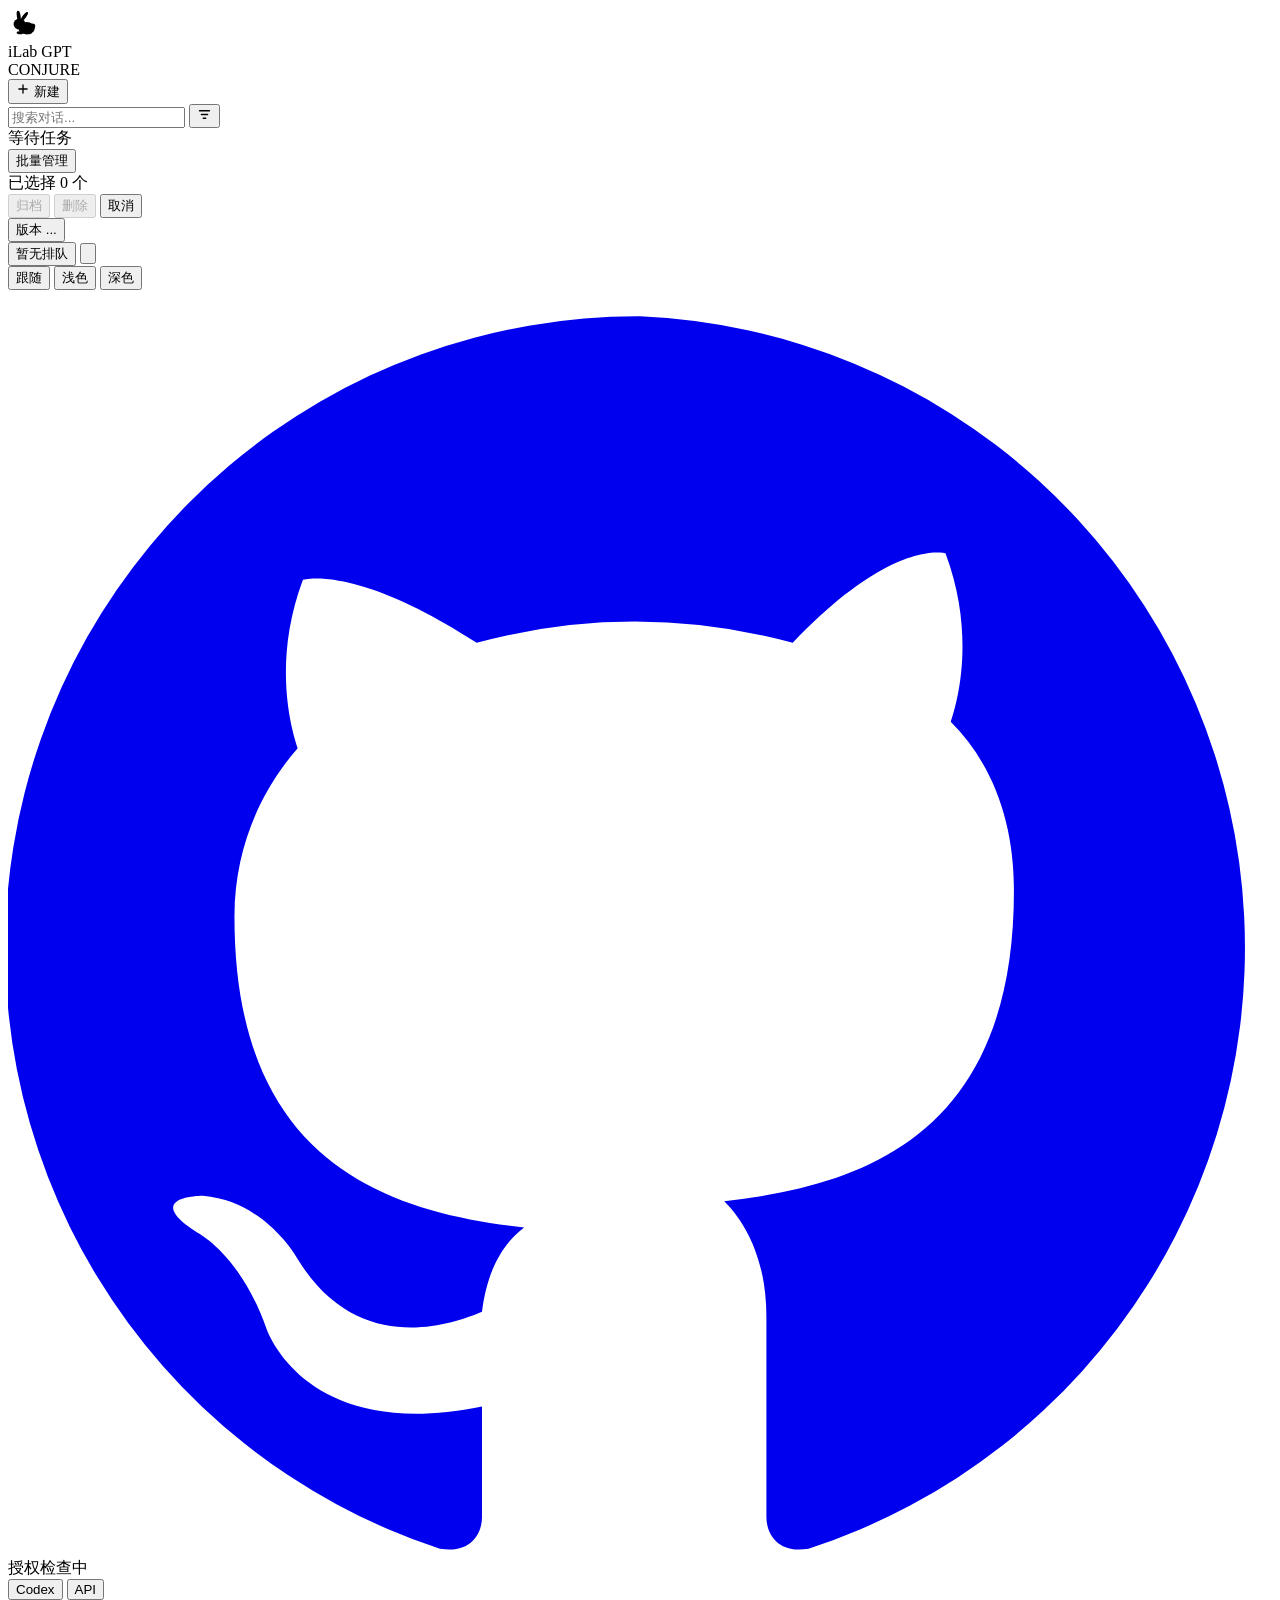
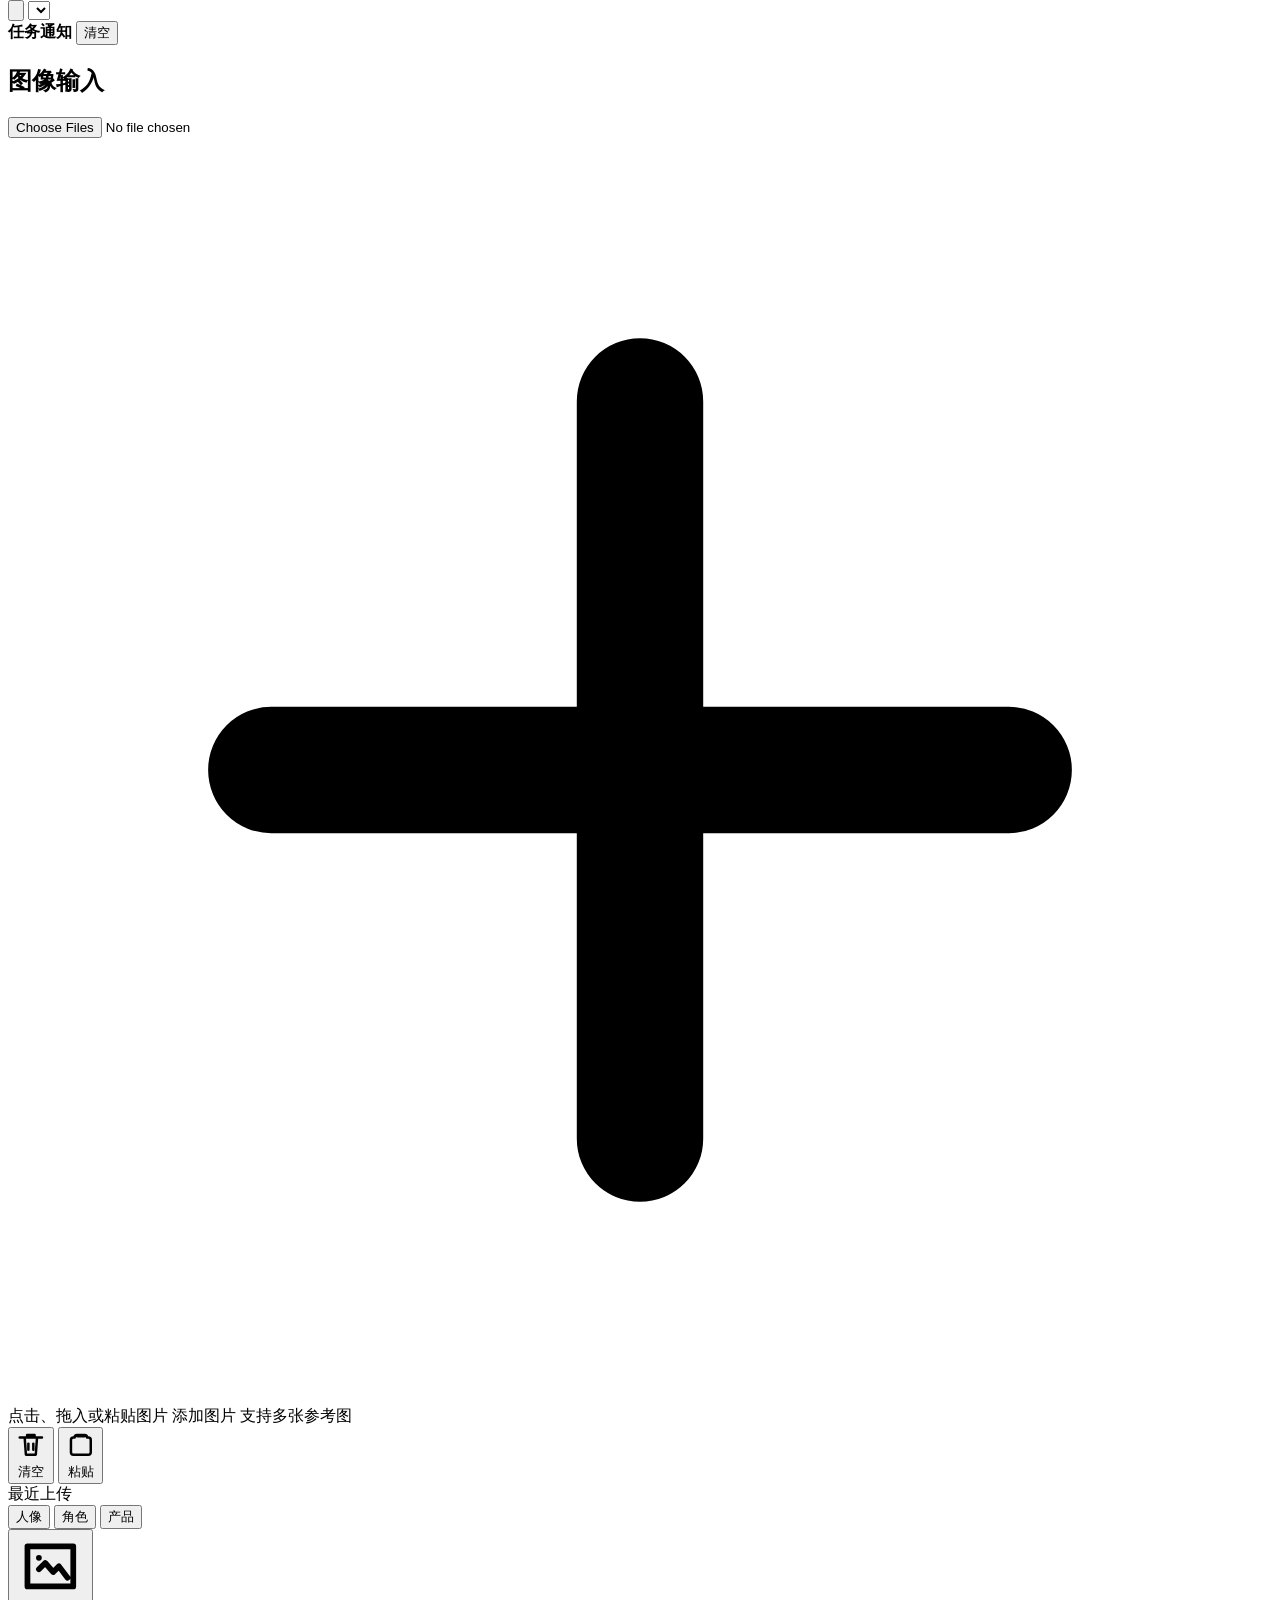
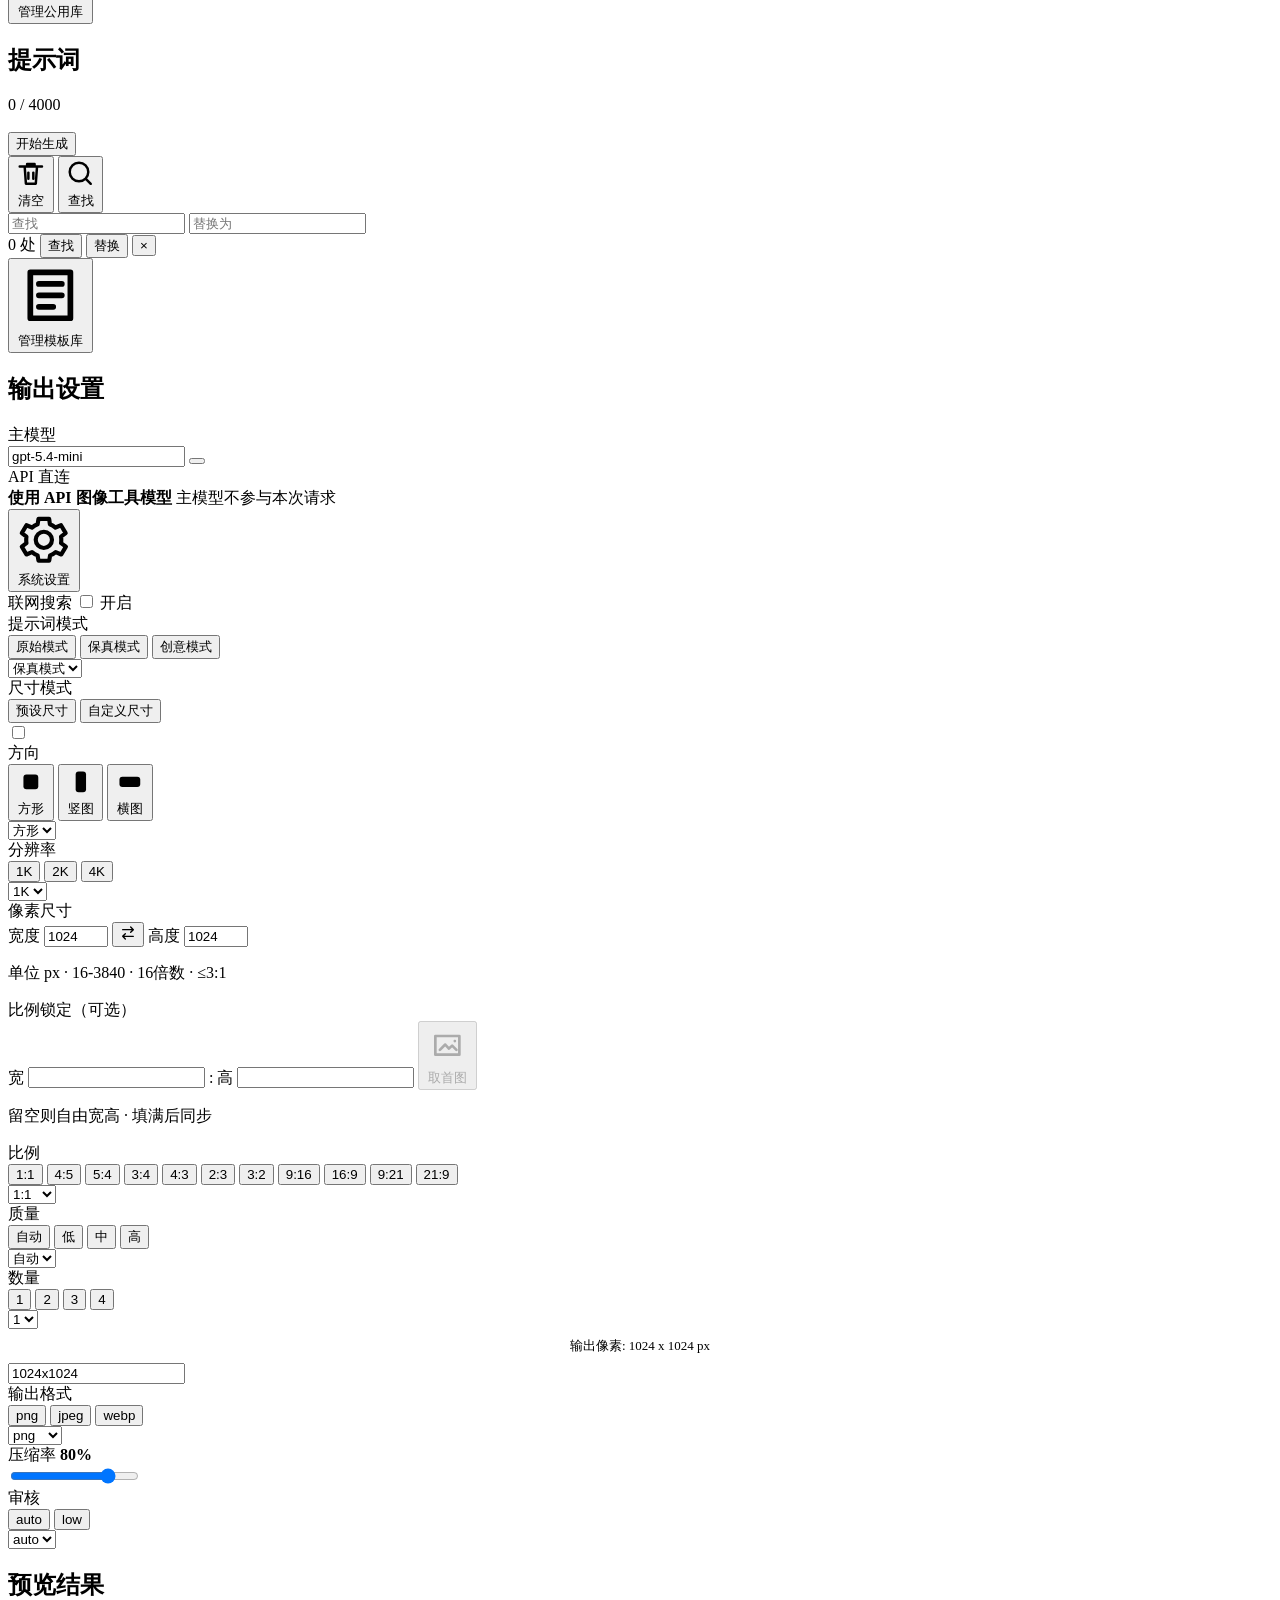
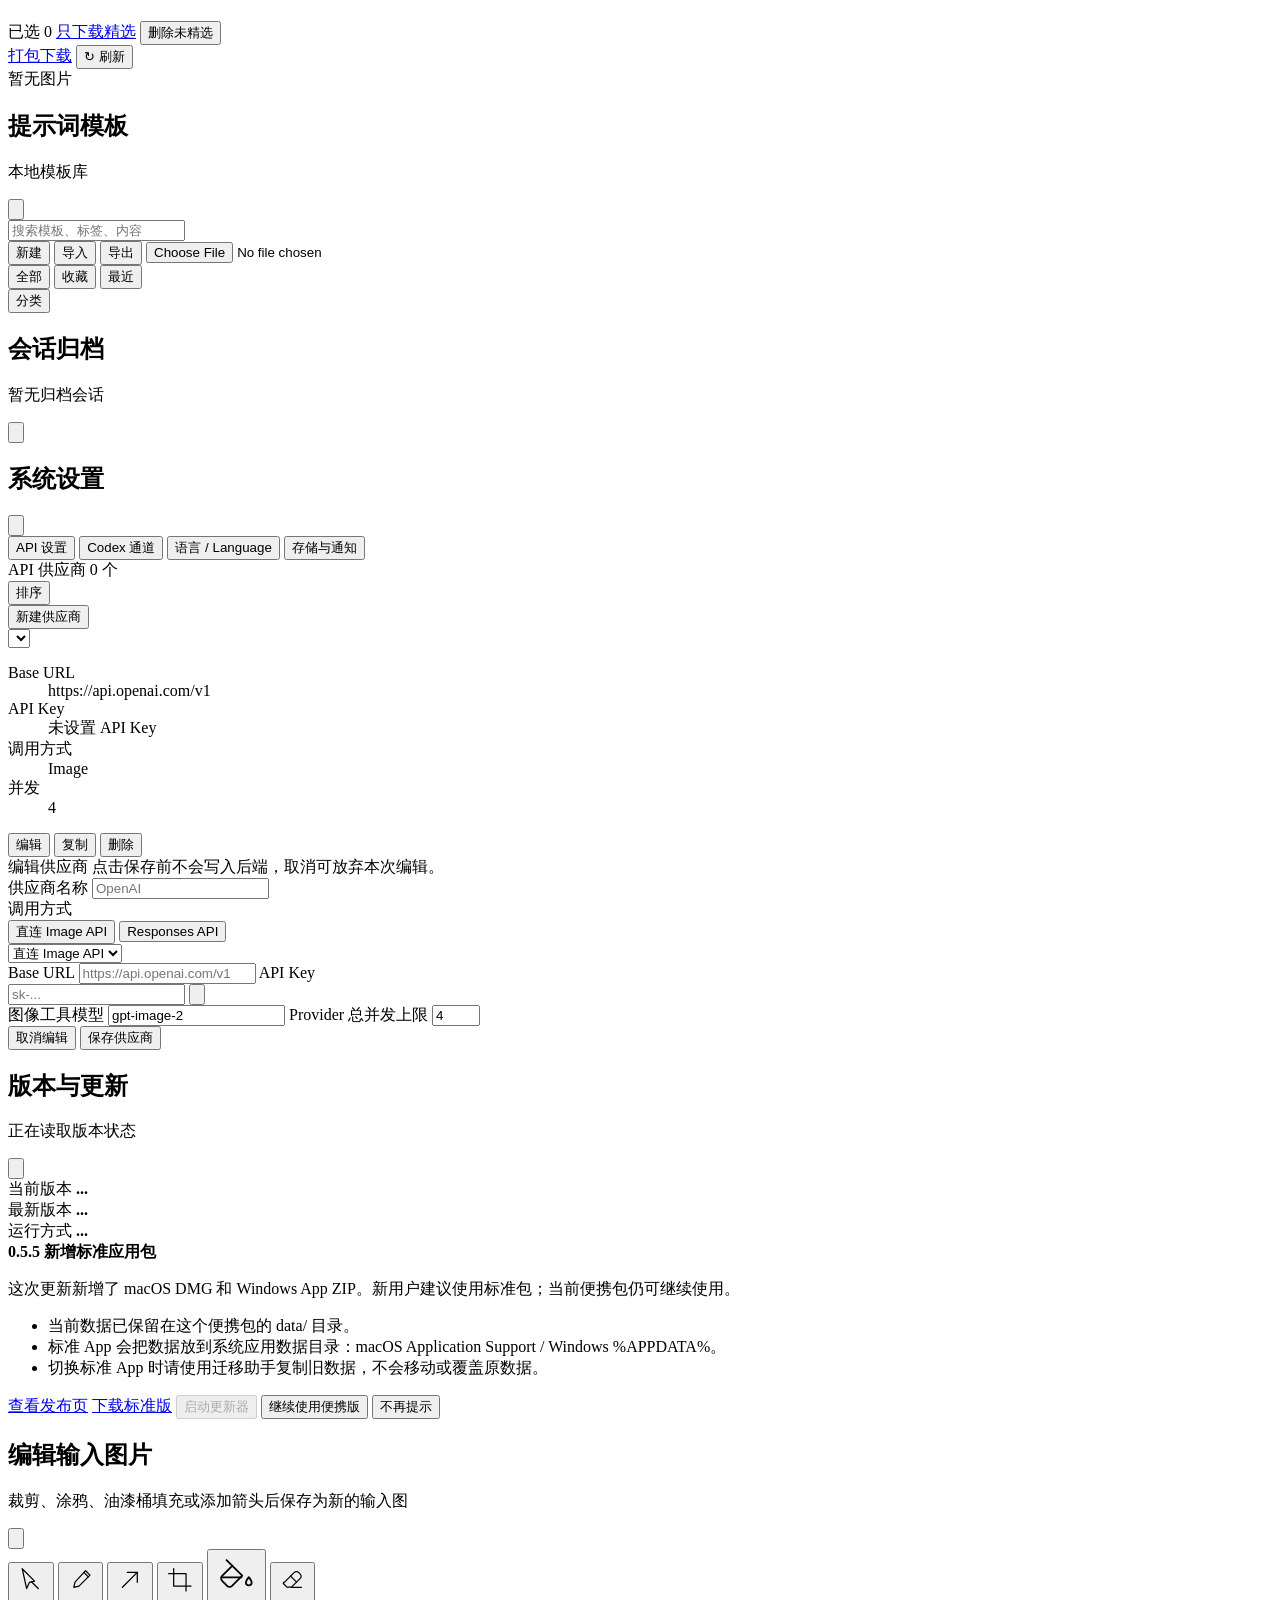
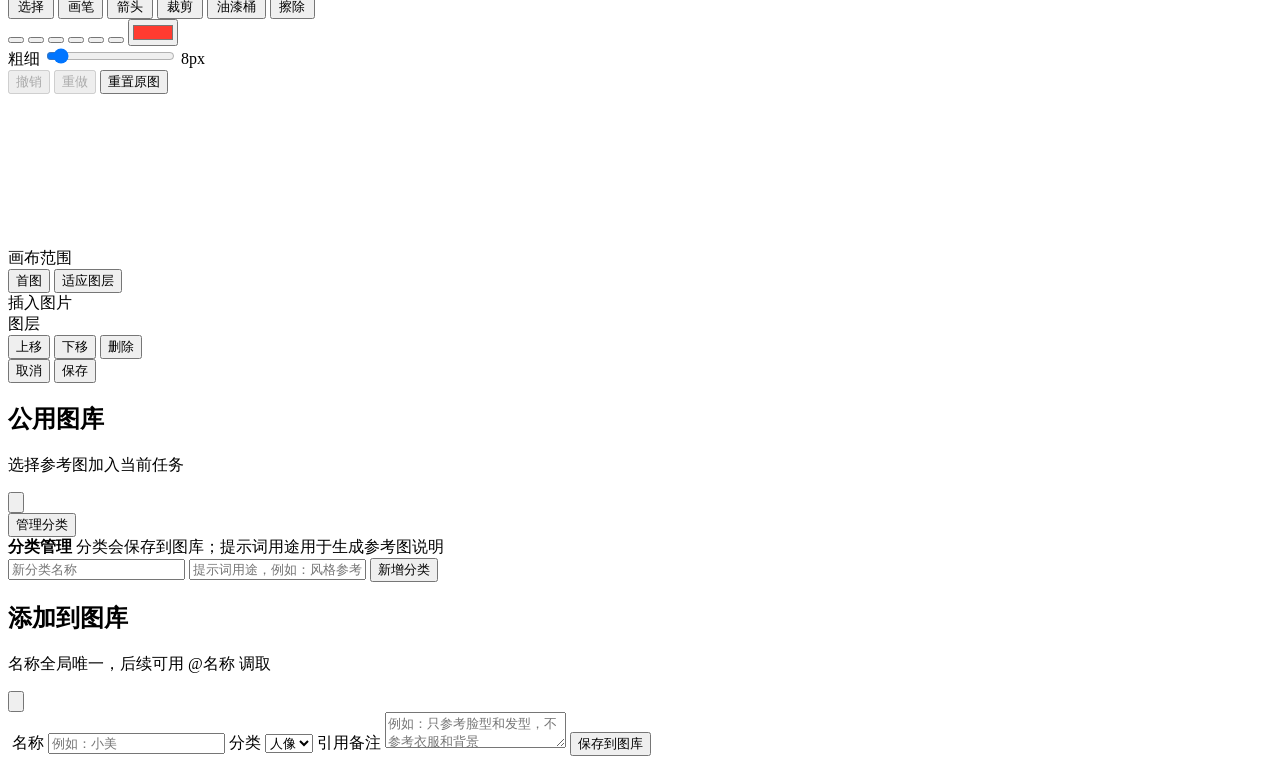
==== commit a02d8954: "Release 0.5.7" ====
--- a/codex_image/webui/static/index.html
+++ b/codex_image/webui/static/index.html
@@ -3,8 +3,11 @@
   <head>
     <meta charset="utf-8" />
     <meta name="viewport" content="width=device-width, initial-scale=1" />
+    <meta name="theme-color" content="#457B66" />
     <title>iLab GPT CONJURE</title>
-    <link rel="icon" href="data:," />
+    <link rel="icon" type="image/svg+xml" href="/static/brand/favicon.svg" />
+    <link rel="manifest" href="/manifest.webmanifest" />
+    <script src="/static/pwa.js?v=pwa-1" defer></script>
     <script>
       (() => {
         const THEME_STORAGE_KEY = "codex-image-theme-preference";
@@ -110,7 +113,7 @@
         });
       })();
     </script>
-    <link rel="stylesheet" href="/static/styles.css?v=runtime-405" />
+    <link rel="stylesheet" href="/static/styles.css?v=runtime-433" />
   </head>
   <body>
     <div class="layout-container">
@@ -153,6 +156,19 @@
           <div class="sidebar-search">
             <input id="taskSearch" type="search" placeholder="搜索对话..." data-i18n-attr="placeholder:sidebar.searchPlaceholder" />
             <button
+              id="taskSearchClearButton"
+              class="task-search-clear-button"
+              type="button"
+              aria-label="清空"
+              title="清空"
+              data-i18n-attr="aria-label:action.clear;title:action.clear"
+              hidden
+            >
+              <svg width="14" height="14" viewBox="0 0 24 24" fill="none" aria-hidden="true" focusable="false" xmlns="http://www.w3.org/2000/svg">
+                <path d="M6 6l12 12M18 6L6 18" stroke="currentColor" stroke-width="2.3" stroke-linecap="round"/>
+              </svg>
+            </button>
+            <button
               id="taskFilterButton"
               class="task-filter-button"
               type="button"
@@ -169,7 +185,7 @@
             </button>
             <div
               id="taskFilterPopover"
-              class="task-filter-popover"
+              class="task-filter-panel"
               role="dialog"
               aria-label="任务筛选"
               data-i18n-attr="aria-label:sidebar.filters"
@@ -401,7 +417,12 @@
                   </div>
 
                   <div id="galleryManagePanel" class="gallery-manage-panel">
-                    <button id="galleryManageButton" class="ghost-button text-sm" type="button" aria-controls="galleryDrawer" aria-expanded="false" title="管理公用库" data-i18n="gallery.manage" data-i18n-attr="title:gallery.manage">管理公用库</button>
+                    <button id="galleryManageButton" class="ghost-button text-sm icon-text-button resource-manage-button gallery-manage-button" type="button" aria-controls="galleryDrawer" aria-expanded="false" title="管理公用库" data-i18n-attr="title:gallery.manage">
+                      <svg class="button-icon" viewBox="0 0 24 24" aria-hidden="true" focusable="false">
+                        <path d="M4 5h16v14H4zM8 13l2.2-2.2 2.8 3.2 2-2 3 4M8 9h.01" fill="none" stroke="currentColor" stroke-width="2" stroke-linecap="round" stroke-linejoin="round"/>
+                      </svg>
+                      <span data-i18n="gallery.manage">管理公用库</span>
+                    </button>
                   </div>
                 </div>
               </div>
@@ -465,7 +486,7 @@
                   <div id="promptTemplateRecentDock" class="prompt-template-recent-dock hidden" aria-label="最近使用模板" data-i18n-attr="aria-label:prompt.recentTemplates"></div>
                 </div>
                 <div class="prompt-template-entry">
-                  <button id="promptTemplateButton" class="ghost-button text-sm icon-text-button prompt-template-button" type="button" aria-controls="promptTemplateDrawer" aria-expanded="false" title="管理模板库" data-i18n-attr="title:prompt.manageTemplates">
+                  <button id="promptTemplateButton" class="ghost-button text-sm icon-text-button resource-manage-button prompt-template-button" type="button" aria-controls="promptTemplateDrawer" aria-expanded="false" title="管理模板库" data-i18n-attr="title:prompt.manageTemplates">
                     <svg class="button-icon" viewBox="0 0 24 24" aria-hidden="true" focusable="false">
                       <path d="M5 4h14v16H5zM8 8h8M8 12h8M8 16h5" fill="none" stroke="currentColor" stroke-width="2" stroke-linecap="round" stroke-linejoin="round"/>
                     </svg>
@@ -564,9 +585,24 @@
                 <div class="field orientation-field">
                   <span data-i18n="output.orientation">方向</span>
                   <div class="radio-group" id="orientationGroup">
-                    <button class="radio-btn active" data-val="square" type="button" data-i18n="output.square">方形</button>
-                    <button class="radio-btn" data-val="portrait" type="button" data-i18n="output.portrait">竖图</button>
-                    <button class="radio-btn" data-val="landscape" type="button" data-i18n="output.landscape">横图</button>
+                    <button class="radio-btn active" data-val="square" type="button">
+                      <svg class="orientation-option-icon orientation-option-icon-square" viewBox="0 0 20 20" aria-hidden="true" focusable="false">
+                        <rect x="5" y="5" width="10" height="10" rx="2"></rect>
+                      </svg>
+                      <span data-i18n="output.square">方形</span>
+                    </button>
+                    <button class="radio-btn" data-val="portrait" type="button">
+                      <svg class="orientation-option-icon orientation-option-icon-portrait" viewBox="0 0 20 20" aria-hidden="true" focusable="false">
+                        <rect x="6.5" y="3" width="7" height="14" rx="2"></rect>
+                      </svg>
+                      <span data-i18n="output.portrait">竖图</span>
+                    </button>
+                    <button class="radio-btn" data-val="landscape" type="button">
+                      <svg class="orientation-option-icon orientation-option-icon-landscape" viewBox="0 0 20 20" aria-hidden="true" focusable="false">
+                        <rect x="3" y="6.5" width="14" height="7" rx="2"></rect>
+                      </svg>
+                      <span data-i18n="output.landscape">横图</span>
+                    </button>
                   </div>
                   <select id="orientation" class="hidden">
                     <option value="square" selected data-i18n="output.square">方形</option>
@@ -794,7 +830,14 @@
         </button>
       </div>
       <div class="prompt-template-toolbar">
-        <input id="promptTemplateSearch" class="control" type="text" name="prompt-template-search" inputmode="search" autocomplete="new-password" autocapitalize="off" spellcheck="false" placeholder="搜索模板、标签、内容" aria-label="搜索提示词模板" readonly data-i18n-attr="placeholder:templates.search;aria-label:templates.search" />
+        <div class="prompt-template-search-wrap">
+          <input id="promptTemplateSearch" class="control" type="text" name="prompt-template-search" inputmode="search" autocomplete="new-password" autocapitalize="off" spellcheck="false" placeholder="搜索模板、标签、内容" aria-label="搜索提示词模板" readonly data-i18n-attr="placeholder:templates.search;aria-label:templates.search" />
+          <button id="promptTemplateSearchClearButton" class="prompt-template-search-clear-button" type="button" aria-label="清空" title="清空" data-i18n-attr="aria-label:action.clear;title:action.clear" hidden>
+            <svg width="14" height="14" viewBox="0 0 24 24" fill="none" aria-hidden="true" focusable="false" xmlns="http://www.w3.org/2000/svg">
+              <path d="M6 6l12 12M18 6L6 18" stroke="currentColor" stroke-width="2.3" stroke-linecap="round"/>
+            </svg>
+          </button>
+        </div>
         <button id="promptTemplateCreateButton" class="ghost-button text-sm" type="button" data-i18n="action.new">新建</button>
         <button id="promptTemplateImportButton" class="ghost-button text-sm" type="button" data-i18n="action.import">导入</button>
         <button id="promptTemplateExportButton" class="ghost-button text-sm" type="button" data-i18n="action.export">导出</button>
@@ -854,7 +897,7 @@
           <button id="systemSettingsStorageTab" class="system-settings-tab" type="button" role="tab" aria-selected="false" aria-controls="systemSettingsStoragePanel" data-system-settings-tab="storage" data-i18n="systemSettings.storageTab">存储与通知</button>
         </div>
         <section id="systemSettingsApiPanel" class="system-settings-section" role="tabpanel" aria-labelledby="systemSettingsApiTab">
-          <div class="api-provider-section">
+          <div id="apiProviderSection" class="api-provider-section">
             <div class="api-provider-section-header">
               <div class="api-provider-section-title">
                 <span data-i18n="apiSettings.providers">API 供应商</span>
@@ -920,7 +963,23 @@
               </label>
               <label class="field api-key-field">
                 <span>API Key</span>
-                <input id="apiKey" class="control" type="password" autocomplete="off" placeholder="sk-..." />
+                <div class="api-key-input-wrap">
+                  <input id="apiKey" class="control" type="password" autocomplete="off" placeholder="sk-..." />
+                  <button
+                    id="apiKeyRevealButton"
+                    class="api-key-reveal-button"
+                    type="button"
+                    aria-label="显示 API Key"
+                    title="显示 API Key"
+                    aria-pressed="false"
+                    data-i18n-attr="aria-label:apiSettings.showApiKey;title:apiSettings.showApiKey"
+                  >
+                    <svg class="api-key-reveal-icon" viewBox="0 0 24 24" aria-hidden="true" focusable="false">
+                      <path d="M2.5 12s3.5-6 9.5-6 9.5 6 9.5 6-3.5 6-9.5 6-9.5-6-9.5-6Z" />
+                      <circle cx="12" cy="12" r="3" />
+                    </svg>
+                  </button>
+                </div>
               </label>
               <label class="field api-image-model-field">
                 <span data-i18n="apiSettings.imageModel">图像工具模型</span>
@@ -1290,7 +1349,7 @@
     </div>
 
     <div id="taskNotificationToastRegion" class="task-notification-toast-region" aria-live="polite"></div>
-  <script src="/static/app.js?v=runtime-405"></script>
+  <script src="/static/app.js?v=runtime-433"></script>
     <script>
       (() => {
         document.querySelectorAll(".radio-group").forEach((group) => {
